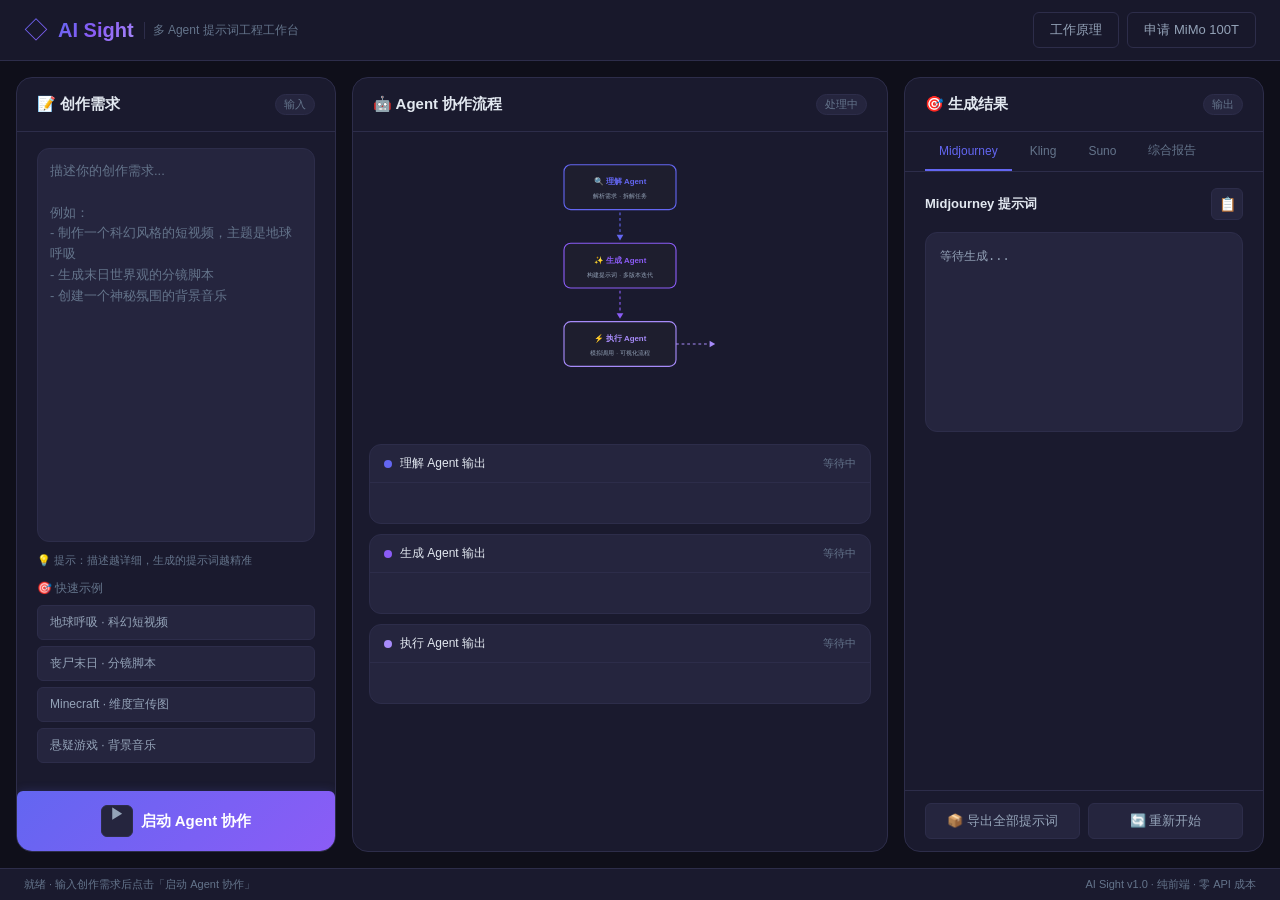
==== index.html @ cc68378a "feat: initial commit - AI Sight 多 Agent 提示词工程工作台" ====
<!DOCTYPE html>
<html lang="zh-CN">
<head>
  <meta charset="UTF-8">
  <meta name="viewport" content="width=device-width, initial-scale=1.0">
  <title>AI Sight — 多 Agent 提示词工程工作台</title>
  <link rel="stylesheet" href="css/style.css">
</head>
<body>
  <!-- 顶部导航 -->
  <header class="header">
    <div class="logo">
      <span class="logo-icon">◇</span>
      <span class="logo-text">AI Sight</span>
      <span class="logo-sub">多 Agent 提示词工程工作台</span>
    </div>
    <div class="header-actions">
      <button class="btn btn-ghost" id="btn-howitworks">工作原理</button>
      <button class="btn btn-ghost" id="btn-apply">申请 MiMo 100T</button>
    </div>
  </header>

  <main class="main">
    <!-- 左侧：需求输入面板 -->
    <section class="panel panel-input">
      <div class="panel-header">
        <h2>📝 创作需求</h2>
        <span class="panel-badge">输入</span>
      </div>
      <div class="input-area">
        <textarea id="user-input" placeholder="描述你的创作需求...&#10;&#10;例如：&#10;- 制作一个科幻风格的短视频，主题是地球呼吸&#10;- 生成末日世界观的分镜脚本&#10;- 创建一个神秘氛围的背景音乐"></textarea>
        <div class="input-tips">
          <span class="tip">💡 提示：描述越详细，生成的提示词越精准</span>
        </div>
      </div>
      <div class="preset-prompts">
        <div class="preset-title">🎯 快速示例</div>
        <div class="preset-list">
          <button class="preset-btn" data-prompt="制作一个科幻风格的短视频，主题是地球呼吸，展示地球作为一个生命体的概念">地球呼吸 · 科幻短视频</button>
          <button class="preset-btn" data-prompt="生成一个丧尸末日世界观的分镜脚本，重点展示感染者与正常人的对视时刻，体现替换者的概念">丧尸末日 · 分镜脚本</button>
          <button class="preset-btn" data-prompt="创建一组 Minecraft 风格的建筑模组宣传图，展示自定义维度的奇特景观">Minecraft · 维度宣传图</button>
          <button class="preset-btn" data-prompt="生成一段神秘氛围的背景音乐提示词，适合悬疑解谜游戏的开场">悬疑游戏 · 背景音乐</button>
        </div>
      </div>
      <button class="btn btn-primary btn-run" id="btn-run">
        <span class="btn-icon">▶</span> 启动 Agent 协作
      </button>
    </section>

    <!-- 中间：Agent 工作流程 -->
    <section class="panel panel-flow">
      <div class="panel-header">
        <h2>🤖 Agent 协作流程</h2>
        <span class="panel-badge">处理中</span>
      </div>
      <div class="flow-container">
        <!-- SVG 流程图 -->
        <svg id="flow-svg" viewBox="0 0 400 500" class="flow-svg">
          <!-- 连接线 -->
          <defs>
            <linearGradient id="line-grad" x1="0%" y1="0%" x2="0%" y2="100%">
              <stop offset="0%" style="stop-color:#6366f1;stop-opacity:1" />
              <stop offset="100%" style="stop-color:#8b5cf6;stop-opacity:1" />
            </linearGradient>
            <filter id="glow">
              <feGaussianBlur stdDeviation="3" result="coloredBlur"/>
              <feMerge>
                <feMergeNode in="coloredBlur"/>
                <feMergeNode in="SourceGraphic"/>
              </feMerge>
            </filter>
          </defs>

          <!-- 理解 Agent -->
          <rect id="node-understand" x="100" y="30" width="200" height="80" rx="12" class="flow-node" fill="#1e1e2e" stroke="#6366f1" stroke-width="2"/>
          <text x="200" y="65" text-anchor="middle" fill="#6366f1" font-size="14" font-weight="bold">🔍 理解 Agent</text>
          <text x="200" y="90" text-anchor="middle" fill="#94a3b8" font-size="11">解析需求 · 拆解任务</text>

          <!-- 箭头1 -->
          <path id="arrow1" d="M 200 115 L 200 155" stroke="#6366f1" stroke-width="2" fill="none" stroke-dasharray="5,5" class="arrow-inactive"/>
          <polygon id="arrowhead1" points="200,165 194,155 206,155" fill="#6366f1" class="arrow-inactive"/>

          <!-- 生成 Agent -->
          <rect id="node-generate" x="100" y="170" width="200" height="80" rx="12" class="flow-node" fill="#1e1e2e" stroke="#8b5cf6" stroke-width="2"/>
          <text x="200" y="205" text-anchor="middle" fill="#8b5cf6" font-size="14" font-weight="bold">✨ 生成 Agent</text>
          <text x="200" y="230" text-anchor="middle" fill="#94a3b8" font-size="11">构建提示词 · 多版本迭代</text>

          <!-- 箭头2 -->
          <path id="arrow2" d="M 200 255 L 200 295" stroke="#8b5cf6" stroke-width="2" fill="none" stroke-dasharray="5,5" class="arrow-inactive"/>
          <polygon id="arrowhead2" points="200,305 194,295 206,295" fill="#8b5cf6" class="arrow-inactive"/>

          <!-- 执行 Agent -->
          <rect id="node-execute" x="100" y="310" width="200" height="80" rx="12" class="flow-node" fill="#1e1e2e" stroke="#a78bfa" stroke-width="2"/>
          <text x="200" y="345" text-anchor="middle" fill="#a78bfa" font-size="14" font-weight="bold">⚡ 执行 Agent</text>
          <text x="200" y="370" text-anchor="middle" fill="#94a3b8" font-size="11">模拟调用 · 可视化流程</text>

          <!-- 输出箭头 -->
          <path id="arrow3" d="M 300 350 L 360 350" stroke="#a78bfa" stroke-width="2" fill="none" stroke-dasharray="5,5" class="arrow-inactive"/>
          <polygon id="arrowhead3" points="370,350 360,344 360,356" fill="#a78bfa" class="arrow-inactive"/>

          <!-- 数据流动画粒子（初始隐藏） -->
          <circle id="particle1" cx="200" cy="115" r="4" fill="#6366f1" opacity="0" class="particle"/>
          <circle id="particle2" cx="200" cy="255" r="4" fill="#8b5cf6" opacity="0" class="particle"/>
          <circle id="particle3" cx="310" cy="350" r="4" fill="#a78bfa" opacity="0" class="particle"/>
        </svg>

        <!-- Agent 输出区域 -->
        <div class="agent-outputs">
          <div class="agent-output" id="output-understand">
            <div class="agent-output-header">
              <span class="agent-dot dot-understand"></span>
              <span>理解 Agent 输出</span>
              <span class="agent-status" id="status-understand">等待中</span>
            </div>
            <div class="agent-output-content" id="content-understand"></div>
          </div>
          <div class="agent-output" id="output-generate">
            <div class="agent-output-header">
              <span class="agent-dot dot-generate"></span>
              <span>生成 Agent 输出</span>
              <span class="agent-status" id="status-generate">等待中</span>
            </div>
            <div class="agent-output-content" id="content-generate"></div>
          </div>
          <div class="agent-output" id="output-execute">
            <div class="agent-output-header">
              <span class="agent-dot dot-execute"></span>
              <span>执行 Agent 输出</span>
              <span class="agent-status" id="status-execute">等待中</span>
            </div>
            <div class="agent-output-content" id="content-execute"></div>
          </div>
        </div>
      </div>
    </section>

    <!-- 右侧：输出面板 -->
    <section class="panel panel-output">
      <div class="panel-header">
        <h2>🎯 生成结果</h2>
        <span class="panel-badge">输出</span>
      </div>
      <div class="output-tabs">
        <button class="tab-btn active" data-tab="mj">Midjourney</button>
        <button class="tab-btn" data-tab="kling">Kling</button>
        <button class="tab-btn" data-tab="suno">Suno</button>
        <button class="tab-btn" data-tab="summary">综合报告</button>
      </div>
      <div class="output-content">
        <div class="tab-panel active" id="tab-mj">
          <div class="prompt-header">
            <span class="prompt-label">Midjourney 提示词</span>
            <button class="btn-icon" id="copy-mj" title="复制">📋</button>
          </div>
          <pre class="prompt-content" id="prompt-mj">等待生成...</pre>
        </div>
        <div class="tab-panel" id="tab-kling">
          <div class="prompt-header">
            <span class="prompt-label">Kling 视频提示词</span>
            <button class="btn-icon" id="copy-kling" title="复制">📋</button>
          </div>
          <pre class="prompt-content" id="prompt-kling">等待生成...</pre>
        </div>
        <div class="tab-panel" id="tab-suno">
          <div class="prompt-header">
            <span class="prompt-label">Suno 音乐提示词</span>
            <button class="btn-icon" id="copy-suno" title="复制">📋</button>
          </div>
          <pre class="prompt-content" id="prompt-suno">等待生成...</pre>
        </div>
        <div class="tab-panel" id="tab-summary">
          <div class="prompt-header">
            <span class="prompt-label">综合报告</span>
            <button class="btn-icon" id="copy-summary" title="复制">📋</button>
          </div>
          <div class="summary-content" id="content-summary">等待生成...</div>
        </div>
      </div>
      <div class="output-actions">
        <button class="btn btn-secondary" id="btn-export-all">📦 导出全部提示词</button>
        <button class="btn btn-secondary" id="btn-reset">🔄 重新开始</button>
      </div>
    </section>
  </main>

  <!-- 底部状态栏 -->
  <footer class="footer">
    <span class="footer-status" id="footer-status">就绪 · 等待输入</span>
    <span class="footer-info">AI Sight v1.0 · 纯前端 · 零 API 成本</span>
  </footer>

  <!-- 申请说明弹窗 -->
  <div class="modal-overlay" id="modal-apply" style="display:none">
    <div class="modal">
      <div class="modal-header">
        <h3>📋 申请 MiMo 100T 激励计划</h3>
        <button class="modal-close" id="modal-close-apply">×</button>
      </div>
      <div class="modal-body">
        <h4>项目描述（直接复制至申请表单）</h4>
        <div class="apply-section">
          <label>项目名称</label>
          <div class="apply-content" id="apply-name">AI Sight — 多 Agent 提示词工程工作台</div>
        </div>
        <div class="apply-section">
          <label>项目解决的核心痛点</label>
          <div class="apply-content" id="apply-pain">AI 创作者在多模型协作（Midjourney + Kling + Suno 等）中面临提示词管理混乱、版本迭代困难、跨工具提示词适配成本高的痛点。现有工具多为单一模型优化，缺乏系统化的提示词工程工作流。</div>
        </div>
        <div class="apply-section">
          <label>核心逻辑流（长链推理 / 多 Agent 协作）</label>
          <div class="apply-content" id="apply-logic">项目采用三 Agent 协作架构：理解 Agent 负责解析用户创作需求并拆解为结构化任务；生成 Agent 针对每个 AI 工具的特性生成专用提示词，支持多版本迭代优化；执行 Agent 模拟完整工具链调用流程并可视化展示。三个 Agent 通过共享上下文实现长链推理，用户输入一个创作需求，系统自动完成需求理解 → 提示词生成 → 工作流模拟的全链路处理。</div>
        </div>
        <div class="apply-section">
          <label>实际效果（落地情况、数据）</label>
          <div class="apply-content" id="apply-result">项目采用纯前端架构，零 API 成本即可运行，已内置多组典型创作场景的完整输出示例。后续可无缝接入 MiMo API 替换模拟推理，实现真实 AI 驱动。项目可直接演示多 Agent 协作的完整工作流，适合作为 Agent 生态建设的参考案例。</div>
        </div>
        <button class="btn btn-primary" id="copy-apply-all">📋 复制全部申请文案</button>
      </div>
    </div>
  </div>

  <!-- 工作原理弹窗 -->
  <div class="modal-overlay" id="modal-how" style="display:none">
    <div class="modal">
      <div class="modal-header">
        <h3>🤖 AI Sight 工作原理</h3>
        <button class="modal-close" id="modal-close-how">×</button>
      </div>
      <div class="modal-body">
        <div class="how-step">
          <div class="how-step-num">1</div>
          <div class="how-step-content">
            <h4>理解 Agent</h4>
            <p>接收用户创作需求，通过结构化分析拆解为可执行任务单元，识别关键词、风格倾向、输出格式要求。</p>
          </div>
        </div>
        <div class="how-step">
          <div class="how-step-num">2</div>
          <div class="how-step-content">
            <h4>生成 Agent</h4>
            <p>根据任务单元，针对每个 AI 工具（Midjourney / Kling / Suno）的特性，生成专用提示词，支持 A/B 版本对比。</p>
          </div>
        </div>
        <div class="how-step">
          <div class="how-step-num">3</div>
          <div class="how-step-content">
            <h4>执行 Agent</h4>
            <p>模拟完整工具链调用流程，可视化展示从提示词输入到最终产出的全过程，支持导出全部提示词。</p>
          </div>
        </div>
        <div class="how-note">
          <p>💡 当前版本使用模拟数据展示工作流程。申请通过并获得 MiMo API KEY 后，将替换为真实 AI 推理。</p>
        </div>
      </div>
    </div>
  </div>

  <script src="data/prompts.js"></script>
  <script src="js/animation.js"></script>
  <script src="js/agents.js"></script>
  <script src="app.js"></script>
</body>
</html>
---- css/style.css ----
/* ===== AI Sight — 多 Agent 提示词工程工作台 ===== */
/* 深色科技感主题 */

:root {
  --bg-primary: #0f0f1a;
  --bg-secondary: #1a1a2e;
  --bg-tertiary: #25253e;
  --bg-hover: #2a2a4a;
  --text-primary: #e2e8f0;
  --text-secondary: #94a3b8;
  --text-muted: #64748b;
  --accent-understand: #6366f1;
  --accent-generate: #8b5cf6;
  --accent-execute: #a78bfa;
  --accent-glow: rgba(99, 102, 241, 0.3);
  --border-color: #2d2d4a;
  --success: #22c55e;
  --warning: #f59e0b;
  --radius-sm: 6px;
  --radius-md: 12px;
  --radius-lg: 16px;
  --shadow: 0 4px 24px rgba(0, 0, 0, 0.4);
  --transition: all 0.3s ease;
}

* {
  margin: 0;
  padding: 0;
  box-sizing: border-box;
}

body {
  font-family: 'Segoe UI', 'PingFang SC', 'Microsoft YaHei', sans-serif;
  background: var(--bg-primary);
  color: var(--text-primary);
  min-height: 100vh;
  display: flex;
  flex-direction: column;
  overflow-x: hidden;
}

/* ===== 顶部导航 ===== */
.header {
  display: flex;
  align-items: center;
  justify-content: space-between;
  padding: 12px 24px;
  background: rgba(26, 26, 46, 0.9);
  backdrop-filter: blur(12px);
  border-bottom: 1px solid var(--border-color);
  position: sticky;
  top: 0;
  z-index: 100;
}

.logo {
  display: flex;
  align-items: center;
  gap: 10px;
}

.logo-icon {
  font-size: 24px;
  background: linear-gradient(135deg, var(--accent-understand), var(--accent-generate));
  -webkit-background-clip: text;
  -webkit-text-fill-color: transparent;
  background-clip: text;
}

.logo-text {
  font-size: 20px;
  font-weight: 700;
  background: linear-gradient(135deg, var(--accent-understand), var(--accent-generate), var(--accent-execute));
  -webkit-background-clip: text;
  -webkit-text-fill-color: transparent;
  background-clip: text;
}

.logo-sub {
  font-size: 12px;
  color: var(--text-muted);
  padding-left: 8px;
  border-left: 1px solid var(--border-color);
}

.header-actions {
  display: flex;
  gap: 8px;
}

/* ===== 按钮样式 ===== */
.btn {
  padding: 8px 16px;
  border: none;
  border-radius: var(--radius-sm);
  font-size: 13px;
  cursor: pointer;
  transition: var(--transition);
  font-family: inherit;
}

.btn-ghost {
  background: transparent;
  color: var(--text-secondary);
  border: 1px solid var(--border-color);
}

.btn-ghost:hover {
  background: var(--bg-hover);
  color: var(--text-primary);
  border-color: var(--accent-understand);
}

.btn-primary {
  background: linear-gradient(135deg, var(--accent-understand), var(--accent-generate));
  color: white;
  font-weight: 600;
  box-shadow: 0 2px 12px var(--accent-glow);
}

.btn-primary:hover {
  box-shadow: 0 4px 20px var(--accent-glow);
  transform: translateY(-1px);
}

.btn-primary:active {
  transform: translateY(0);
}

.btn-secondary {
  background: var(--bg-tertiary);
  color: var(--text-secondary);
  border: 1px solid var(--border-color);
}

.btn-secondary:hover {
  background: var(--bg-hover);
  color: var(--text-primary);
}

.btn-icon {
  background: var(--bg-tertiary);
  border: 1px solid var(--border-color);
  color: var(--text-secondary);
  width: 32px;
  height: 32px;
  border-radius: var(--radius-sm);
  cursor: pointer;
  font-size: 14px;
  transition: var(--transition);
}

.btn-icon:hover {
  background: var(--bg-hover);
  color: var(--text-primary);
}

.btn-run {
  width: 100%;
  padding: 14px;
  font-size: 15px;
  margin-top: 12px;
  display: flex;
  align-items: center;
  justify-content: center;
  gap: 8px;
}

.btn-icon.btn-run .btn-icon {
  font-size: 16px;
}

/* ===== 主内容区 ===== */
.main {
  display: grid;
  grid-template-columns: 320px 1fr 360px;
  gap: 16px;
  padding: 16px;
  flex: 1;
  min-height: 0;
}

/* ===== 通用面板样式 ===== */
.panel {
  background: var(--bg-secondary);
  border-radius: var(--radius-lg);
  border: 1px solid var(--border-color);
  display: flex;
  flex-direction: column;
  overflow: hidden;
}

.panel-header {
  display: flex;
  align-items: center;
  justify-content: space-between;
  padding: 16px 20px;
  border-bottom: 1px solid var(--border-color);
}

.panel-header h2 {
  font-size: 15px;
  font-weight: 600;
}

.panel-badge {
  font-size: 11px;
  padding: 2px 8px;
  border-radius: 99px;
  background: var(--bg-tertiary);
  color: var(--text-muted);
  border: 1px solid var(--border-color);
}

/* ===== 左侧：输入面板 ===== */
.panel-input {
  min-height: 0;
}

.input-area {
  padding: 16px 20px 0;
  flex: 1;
  display: flex;
  flex-direction: column;
}

textarea {
  width: 100%;
  flex: 1;
  min-height: 120px;
  background: var(--bg-tertiary);
  border: 1px solid var(--border-color);
  border-radius: var(--radius-md);
  padding: 12px;
  color: var(--text-primary);
  font-family: inherit;
  font-size: 13px;
  line-height: 1.6;
  resize: none;
  transition: var(--transition);
}

textarea:focus {
  outline: none;
  border-color: var(--accent-understand);
  box-shadow: 0 0 0 3px var(--accent-glow);
}

textarea::placeholder {
  color: var(--text-muted);
}

.input-tips {
  padding: 8px 0 12px;
}

.tip {
  font-size: 11px;
  color: var(--text-muted);
}

.preset-prompts {
  padding: 0 20px 16px;
}

.preset-title {
  font-size: 12px;
  color: var(--text-muted);
  margin-bottom: 8px;
}

.preset-list {
  display: flex;
  flex-direction: column;
  gap: 6px;
}

.preset-btn {
  background: var(--bg-tertiary);
  border: 1px solid var(--border-color);
  color: var(--text-secondary);
  padding: 8px 12px;
  border-radius: var(--radius-sm);
  font-size: 12px;
  cursor: pointer;
  text-align: left;
  transition: var(--transition);
  font-family: inherit;
}

.preset-btn:hover {
  background: var(--bg-hover);
  border-color: var(--accent-understand);
  color: var(--text-primary);
}

/* ===== 中间：流程面板 ===== */
.panel-flow {
  min-height: 0;
}

.flow-container {
  flex: 1;
  padding: 16px;
  overflow-y: auto;
  display: flex;
  flex-direction: column;
  gap: 16px;
}

.flow-svg {
  width: 100%;
  max-height: 280px;
}

.flow-node {
  transition: var(--transition);
}

.flow-node.active {
  filter: drop-shadow(0 0 12px rgba(99, 102, 241, 0.5));
}

.arrow-active {
  animation: arrowPulse 1.5s ease-in-out infinite;
}

@keyframes arrowPulse {
  0%, 100% { opacity: 0.4; }
  50% { opacity: 1; }
}

.particle {
  animation: particleMove 1.5s ease-in-out forwards;
}

@keyframes particleMove {
  0% { opacity: 1; }
  100% { opacity: 0; }
}

/* Agent 输出区域 */
.agent-outputs {
  display: flex;
  flex-direction: column;
  gap: 10px;
}

.agent-output {
  background: var(--bg-tertiary);
  border-radius: var(--radius-md);
  border: 1px solid var(--border-color);
  overflow: hidden;
  transition: var(--transition);
}

.agent-output.active {
  border-color: var(--accent-understand);
  box-shadow: 0 0 12px var(--accent-glow);
}

.agent-output-header {
  display: flex;
  align-items: center;
  gap: 8px;
  padding: 10px 14px;
  border-bottom: 1px solid var(--border-color);
  font-size: 12px;
}

.agent-dot {
  width: 8px;
  height: 8px;
  border-radius: 50%;
}

.dot-understand { background: var(--accent-understand); }
.dot-generate { background: var(--accent-generate); }
.dot-execute { background: var(--accent-execute); }

.agent-status {
  margin-left: auto;
  font-size: 11px;
  color: var(--text-muted);
}

.agent-status.running {
  color: var(--warning);
}

.agent-status.done {
  color: var(--success);
}

.agent-output-content {
  padding: 12px 14px;
  font-size: 12px;
  line-height: 1.8;
  color: var(--text-secondary);
  min-height: 40px;
  white-space: pre-wrap;
  font-family: 'Consolas', 'Courier New', monospace;
}

/* ===== 右侧：输出面板 ===== */
.panel-output {
  min-height: 0;
  display: flex;
  flex-direction: column;
}

.output-tabs {
  display: flex;
  padding: 0 20px;
  gap: 4px;
  border-bottom: 1px solid var(--border-color);
}

.tab-btn {
  background: transparent;
  border: none;
  color: var(--text-muted);
  padding: 10px 14px;
  font-size: 12px;
  cursor: pointer;
  border-bottom: 2px solid transparent;
  transition: var(--transition);
  font-family: inherit;
}

.tab-btn:hover {
  color: var(--text-secondary);
}

.tab-btn.active {
  color: var(--accent-understand);
  border-bottom-color: var(--accent-understand);
}

.output-content {
  flex: 1;
  overflow-y: auto;
  padding: 16px 20px;
}

.tab-panel {
  display: none;
}

.tab-panel.active {
  display: block;
}

.prompt-header {
  display: flex;
  align-items: center;
  justify-content: space-between;
  margin-bottom: 12px;
}

.prompt-label {
  font-size: 13px;
  font-weight: 600;
  color: var(--text-primary);
}

.prompt-content {
  background: var(--bg-tertiary);
  border: 1px solid var(--border-color);
  border-radius: var(--radius-md);
  padding: 14px;
  font-size: 12px;
  line-height: 1.8;
  color: var(--text-secondary);
  white-space: pre-wrap;
  font-family: 'Consolas', 'Courier New', monospace;
  min-height: 200px;
  overflow-x: auto;
}

.summary-content {
  font-size: 13px;
  line-height: 1.8;
  color: var(--text-secondary);
}

.summary-content h4 {
  color: var(--text-primary);
  margin: 16px 0 8px;
  font-size: 14px;
}

.summary-content h4:first-child {
  margin-top: 0;
}

.output-actions {
  display: flex;
  gap: 8px;
  padding: 12px 20px;
  border-top: 1px solid var(--border-color);
}

.output-actions .btn {
  flex: 1;
  text-align: center;
}

/* ===== 底部状态栏 ===== */
.footer {
  display: flex;
  align-items: center;
  justify-content: space-between;
  padding: 8px 24px;
  background: var(--bg-secondary);
  border-top: 1px solid var(--border-color);
  font-size: 11px;
  color: var(--text-muted);
}

/* ===== 弹窗 ===== */
.modal-overlay {
  position: fixed;
  top: 0;
  left: 0;
  right: 0;
  bottom: 0;
  background: rgba(0, 0, 0, 0.7);
  backdrop-filter: blur(4px);
  display: flex;
  align-items: center;
  justify-content: center;
  z-index: 1000;
}

.modal {
  background: var(--bg-secondary);
  border: 1px solid var(--border-color);
  border-radius: var(--radius-lg);
  width: 90%;
  max-width: 640px;
  max-height: 80vh;
  overflow-y: auto;
  box-shadow: var(--shadow);
}

.modal-header {
  display: flex;
  align-items: center;
  justify-content: space-between;
  padding: 20px 24px;
  border-bottom: 1px solid var(--border-color);
}

.modal-header h3 {
  font-size: 16px;
  font-weight: 600;
}

.modal-close {
  background: none;
  border: none;
  color: var(--text-muted);
  font-size: 24px;
  cursor: pointer;
  width: 32px;
  height: 32px;
  display: flex;
  align-items: center;
  justify-content: center;
  border-radius: var(--radius-sm);
  transition: var(--transition);
}

.modal-close:hover {
  background: var(--bg-hover);
  color: var(--text-primary);
}

.modal-body {
  padding: 24px;
}

.apply-section {
  margin-bottom: 20px;
}

.apply-section label {
  display: block;
  font-size: 12px;
  font-weight: 600;
  color: var(--accent-understand);
  margin-bottom: 8px;
}

.apply-content {
  background: var(--bg-tertiary);
  border: 1px solid var(--border-color);
  border-radius: var(--radius-sm);
  padding: 12px;
  font-size: 13px;
  line-height: 1.6;
  color: var(--text-secondary);
}

#copy-apply-all {
  width: 100%;
  margin-top: 12px;
}

/* ===== 工作原理弹窗 ===== */
.how-step {
  display: flex;
  gap: 16px;
  margin-bottom: 24px;
}

.how-step-num {
  width: 36px;
  height: 36px;
  border-radius: 50%;
  background: linear-gradient(135deg, var(--accent-understand), var(--accent-generate));
  color: white;
  display: flex;
  align-items: center;
  justify-content: center;
  font-weight: 700;
  font-size: 16px;
  flex-shrink: 0;
}

.how-step-content h4 {
  font-size: 14px;
  font-weight: 600;
  color: var(--text-primary);
  margin-bottom: 6px;
}

.how-step-content p {
  font-size: 13px;
  color: var(--text-secondary);
  line-height: 1.6;
}

.how-note {
  background: rgba(99, 102, 241, 0.1);
  border: 1px solid rgba(99, 102, 241, 0.3);
  border-radius: var(--radius-sm);
  padding: 12px;
  font-size: 12px;
  color: var(--accent-understand);
  line-height: 1.6;
}

/* ===== 打字机光标 ===== */
.typing-cursor {
  display: inline-block;
  width: 2px;
  height: 14px;
  background: var(--accent-understand);
  animation: cursorBlink 1s step-end infinite;
  vertical-align: text-bottom;
  margin-left: 2px;
}

@keyframes cursorBlink {
  0%, 100% { opacity: 1; }
  50% { opacity: 0; }
}

/* ===== 滚动条 ===== */
::-webkit-scrollbar {
  width: 6px;
}

::-webkit-scrollbar-track {
  background: transparent;
}

::-webkit-scrollbar-thumb {
  background: var(--border-color);
  border-radius: 3px;
}

::-webkit-scrollbar-thumb:hover {
  background: var(--text-muted);
}

/* ===== 响应式 ===== */
@media (max-width: 1200px) {
  .main {
    grid-template-columns: 280px 1fr 320px;
  }
}

@media (max-width: 960px) {
  .main {
    grid-template-columns: 1fr;
    max-height: none;
  }

  .panel {
    min-height: 400px;
  }
}
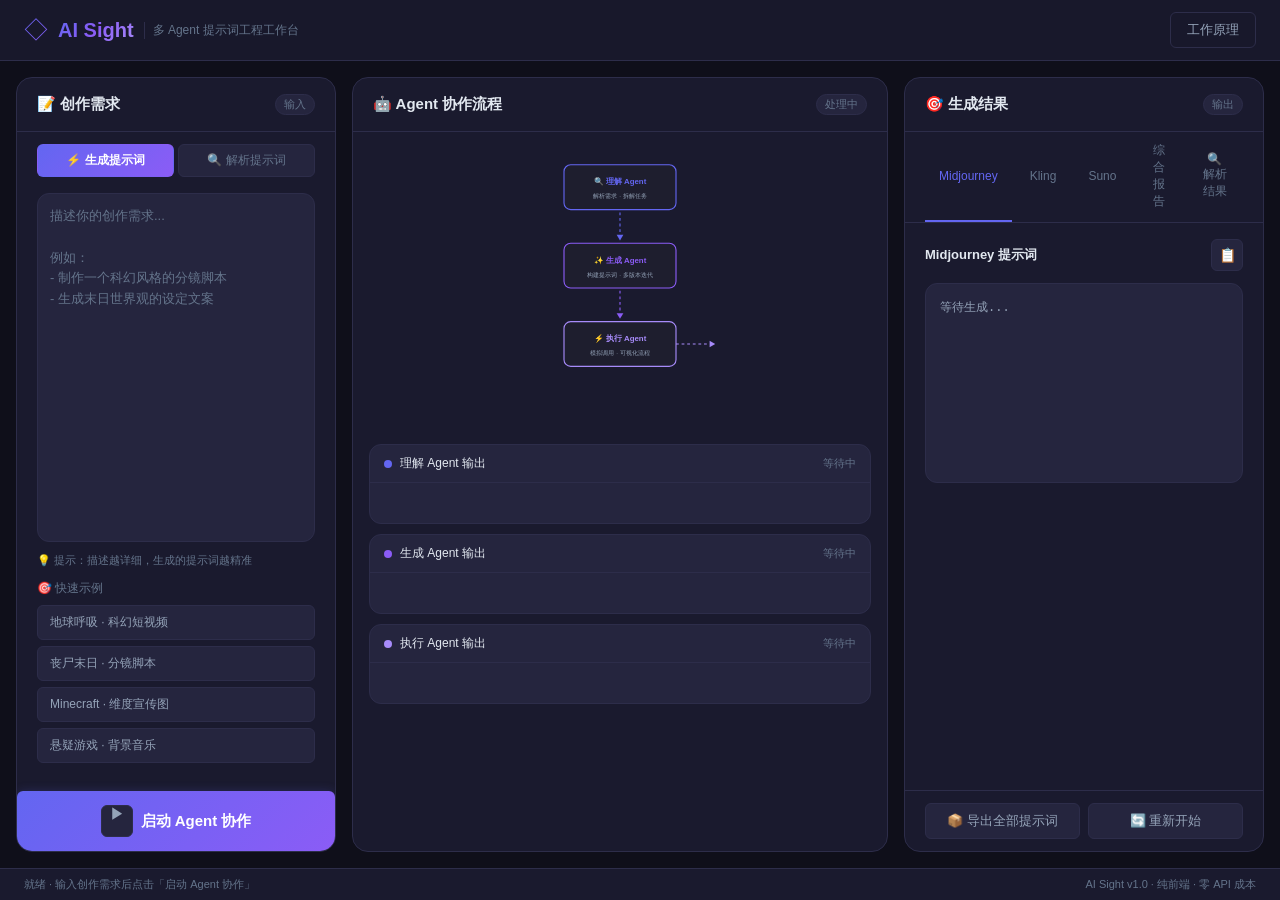
==== commit 4b17f2d5: "feat: 新增提示词解析器 — 支持 MJ/Kling/Suno 提示词分析、评分与改进建议" ====
--- a/index.html
+++ b/index.html
@@ -16,34 +16,54 @@
     </div>
     <div class="header-actions">
       <button class="btn btn-ghost" id="btn-howitworks">工作原理</button>
-      <button class="btn btn-ghost" id="btn-apply">申请 MiMo 100T</button>
     </div>
   </header>
 
   <main class="main">
-    <!-- 左侧：需求输入面板 -->
+    <!-- 左侧：输入面板 -->
     <section class="panel panel-input">
       <div class="panel-header">
         <h2>📝 创作需求</h2>
         <span class="panel-badge">输入</span>
       </div>
-      <div class="input-area">
-        <textarea id="user-input" placeholder="描述你的创作需求...&#10;&#10;例如：&#10;- 制作一个科幻风格的短视频，主题是地球呼吸&#10;- 生成末日世界观的分镜脚本&#10;- 创建一个神秘氛围的背景音乐"></textarea>
+
+      <!-- 模式切换 -->
+      <div class="mode-switch">
+        <button class="mode-btn active" data-mode="generate">⚡ 生成提示词</button>
+        <button class="mode-btn" data-mode="analyze">🔍 解析提示词</button>
+      </div>
+
+      <!-- 生成模式：需求输入 -->
+      <div class="input-area" id="area-generate">
+        <textarea id="user-input" placeholder="描述你的创作需求...&#10;&#10;例如：&#10;- 制作一个科幻风格的分镜脚本&#10;- 生成末日世界观的设定文案"></textarea>
         <div class="input-tips">
           <span class="tip">💡 提示：描述越详细，生成的提示词越精准</span>
         </div>
       </div>
-      <div class="preset-prompts">
+
+      <!-- 解析模式：提示词输入 -->
+      <div class="input-area" id="area-analyze" style="display:none">
+        <textarea id="analyze-input" placeholder="粘贴需要解析的提示词...&#10;&#10;例如：&#10;A cinematic shot of a cyberpunk city, neon lights,&#10;wide angle, 8k, photorealistic --ar 16:9 --v 6"></textarea>
+        <div class="input-tips">
+          <span class="tip">💡 支持 Midjourney / Kling / Suno 等格式的提示词</span>
+        </div>
+      </div>
+
+      <div class="preset-prompts" id="presets-generate">
         <div class="preset-title">🎯 快速示例</div>
         <div class="preset-list">
           <button class="preset-btn" data-prompt="制作一个科幻风格的短视频，主题是地球呼吸，展示地球作为一个生命体的概念">地球呼吸 · 科幻短视频</button>
-          <button class="preset-btn" data-prompt="生成一个丧尸末日世界观的分镜脚本，重点展示感染者与正常人的对视时刻，体现替换者的概念">丧尸末日 · 分镜脚本</button>
-          <button class="preset-btn" data-prompt="创建一组 Minecraft 风格的建筑模组宣传图，展示自定义维度的奇特景观">Minecraft · 维度宣传图</button>
-          <button class="preset-btn" data-prompt="生成一段神秘氛围的背景音乐提示词，适合悬疑解谜游戏的开场">悬疑游戏 · 背景音乐</button>
-        </div>
-      </div>
+          <button class="preset-btn" data-prompt="生成一个丧尸末日世界观的分镜脚本，重点展示感染者与正常人的对视时刻">丧尸末日 · 分镜脚本</button>
+          <button class="preset-btn" data-prompt="创建一组 Minecraft 风格的建筑模组宣传图">Minecraft · 维度宣传图</button>
+          <button class="preset-btn" data-prompt="生成一段神秘氛围的背景音乐提示词">悬疑游戏 · 背景音乐</button>
+        </div>
+      </div>
+
       <button class="btn btn-primary btn-run" id="btn-run">
         <span class="btn-icon">▶</span> 启动 Agent 协作
+      </button>
+      <button class="btn btn-primary btn-run" id="btn-analyze" style="display:none">
+        <span class="btn-icon">🔍</span> 解析提示词
       </button>
     </section>
 
@@ -145,6 +165,7 @@
         <button class="tab-btn" data-tab="kling">Kling</button>
         <button class="tab-btn" data-tab="suno">Suno</button>
         <button class="tab-btn" data-tab="summary">综合报告</button>
+        <button class="tab-btn" data-tab="analyze">🔍 解析结果</button>
       </div>
       <div class="output-content">
         <div class="tab-panel active" id="tab-mj">
@@ -174,6 +195,16 @@
             <button class="btn-icon" id="copy-summary" title="复制">📋</button>
           </div>
           <div class="summary-content" id="content-summary">等待生成...</div>
+        </div>
+        <!-- 解析结果 Tab -->
+        <div class="tab-panel" id="tab-analyze">
+          <div class="prompt-header">
+            <span class="prompt-label">🔍 提示词解析结果</span>
+            <button class="btn-icon" id="copy-analyze" title="复制">📋</button>
+          </div>
+          <div class="analyze-content" id="content-analyze">
+            <div class="analyze-placeholder">在左侧输入提示词并点击「解析提示词」</div>
+          </div>
         </div>
       </div>
       <div class="output-actions">
@@ -188,36 +219,6 @@
     <span class="footer-status" id="footer-status">就绪 · 等待输入</span>
     <span class="footer-info">AI Sight v1.0 · 纯前端 · 零 API 成本</span>
   </footer>
-
-  <!-- 申请说明弹窗 -->
-  <div class="modal-overlay" id="modal-apply" style="display:none">
-    <div class="modal">
-      <div class="modal-header">
-        <h3>📋 申请 MiMo 100T 激励计划</h3>
-        <button class="modal-close" id="modal-close-apply">×</button>
-      </div>
-      <div class="modal-body">
-        <h4>项目描述（直接复制至申请表单）</h4>
-        <div class="apply-section">
-          <label>项目名称</label>
-          <div class="apply-content" id="apply-name">AI Sight — 多 Agent 提示词工程工作台</div>
-        </div>
-        <div class="apply-section">
-          <label>项目解决的核心痛点</label>
-          <div class="apply-content" id="apply-pain">AI 创作者在多模型协作（Midjourney + Kling + Suno 等）中面临提示词管理混乱、版本迭代困难、跨工具提示词适配成本高的痛点。现有工具多为单一模型优化，缺乏系统化的提示词工程工作流。</div>
-        </div>
-        <div class="apply-section">
-          <label>核心逻辑流（长链推理 / 多 Agent 协作）</label>
-          <div class="apply-content" id="apply-logic">项目采用三 Agent 协作架构：理解 Agent 负责解析用户创作需求并拆解为结构化任务；生成 Agent 针对每个 AI 工具的特性生成专用提示词，支持多版本迭代优化；执行 Agent 模拟完整工具链调用流程并可视化展示。三个 Agent 通过共享上下文实现长链推理，用户输入一个创作需求，系统自动完成需求理解 → 提示词生成 → 工作流模拟的全链路处理。</div>
-        </div>
-        <div class="apply-section">
-          <label>实际效果（落地情况、数据）</label>
-          <div class="apply-content" id="apply-result">项目采用纯前端架构，零 API 成本即可运行，已内置多组典型创作场景的完整输出示例。后续可无缝接入 MiMo API 替换模拟推理，实现真实 AI 驱动。项目可直接演示多 Agent 协作的完整工作流，适合作为 Agent 生态建设的参考案例。</div>
-        </div>
-        <button class="btn btn-primary" id="copy-apply-all">📋 复制全部申请文案</button>
-      </div>
-    </div>
-  </div>
 
   <!-- 工作原理弹窗 -->
   <div class="modal-overlay" id="modal-how" style="display:none">
@@ -238,7 +239,7 @@
           <div class="how-step-num">2</div>
           <div class="how-step-content">
             <h4>生成 Agent</h4>
-            <p>根据任务单元，针对每个 AI 工具（Midjourney / Kling / Suno）的特性，生成专用提示词，支持 A/B 版本对比。</p>
+            <p>根据任务单元，针对每个 AI 工具（Midjourney / Kling / Suno）的特性，生成专用提示词，支持多版本对比。</p>
           </div>
         </div>
         <div class="how-step">
@@ -249,7 +250,7 @@
           </div>
         </div>
         <div class="how-note">
-          <p>💡 当前版本使用模拟数据展示工作流程。申请通过并获得 MiMo API KEY 后，将替换为真实 AI 推理。</p>
+          <p>💡 AI Sight 为纯前端工具，零 API 成本，所有分析均在浏览器本地完成。</p>
         </div>
       </div>
     </div>
--- a/css/style.css
+++ b/css/style.css
@@ -686,6 +686,124 @@
   background: var(--text-muted);
 }
 
+/* ===== 模式切换 ===== */
+.mode-switch {
+  display: flex;
+  gap: 4px;
+  padding: 12px 20px 0;
+}
+
+.mode-btn {
+  flex: 1;
+  padding: 7px 0;
+  background: var(--bg-tertiary);
+  border: 1px solid var(--border-color);
+  border-radius: var(--radius-sm);
+  color: var(--text-muted);
+  font-size: 12px;
+  font-family: inherit;
+  cursor: pointer;
+  transition: var(--transition);
+}
+
+.mode-btn:hover {
+  background: var(--bg-hover);
+  color: var(--text-secondary);
+}
+
+.mode-btn.active {
+  background: linear-gradient(135deg, var(--accent-understand), var(--accent-generate));
+  color: white;
+  border-color: transparent;
+  font-weight: 600;
+}
+
+/* ===== 解析结果面板 ===== */
+.analyze-content {
+  font-size: 13px;
+  line-height: 1.8;
+  color: var(--text-secondary);
+}
+
+.analyze-placeholder {
+  color: var(--text-muted);
+  font-size: 13px;
+  text-align: center;
+  padding: 40px 0;
+}
+
+.analyze-section {
+  background: var(--bg-tertiary);
+  border: 1px solid var(--border-color);
+  border-radius: var(--radius-md);
+  padding: 14px;
+  margin-bottom: 12px;
+}
+
+.analyze-section-title {
+  font-size: 12px;
+  font-weight: 600;
+  color: var(--accent-understand);
+  margin-bottom: 8px;
+  display: flex;
+  align-items: center;
+  gap: 6px;
+}
+
+.analyze-tag {
+  display: inline-block;
+  padding: 2px 8px;
+  border-radius: 4px;
+  font-size: 11px;
+  font-weight: 600;
+  margin: 2px 4px 2px 0;
+}
+
+.analyze-tag.good { background: rgba(34,197,94,0.15); color: #22c55e; }
+.analyze-tag.warn { background: rgba(245,158,11,0.15); color: #f59e0b; }
+.analyze-tag.bad  { background: rgba(239,68,68,0.15); color: #ef4444; }
+.analyze-tag.info { background: rgba(99,102,241,0.15); color: #6366f1; }
+
+.analyze-suggestion {
+  background: rgba(99,102,241,0.08);
+  border-left: 3px solid var(--accent-understand);
+  padding: 8px 12px;
+  border-radius: 0 var(--radius-sm) var(--radius-sm) 0;
+  margin-top: 8px;
+  font-size: 12px;
+  color: var(--text-primary);
+  line-height: 1.6;
+}
+
+.analyze-score {
+  font-size: 28px;
+  font-weight: 800;
+  text-align: center;
+  margin: 8px 0;
+}
+
+.analyze-score.good { color: #22c55e; }
+.analyze-score.warn { color: #f59e0b; }
+.analyze-score.bad  { color: #ef4444; }
+
+.analyze-bar {
+  height: 6px;
+  background: var(--bg-primary);
+  border-radius: 3px;
+  overflow: hidden;
+  margin: 8px 0;
+}
+
+.analyze-bar-fill {
+  height: 100%;
+  border-radius: 3px;
+  transition: width 0.6s ease;
+}
+
+.analyze-bar-fill.good { background: #22c55e; }
+.analyze-bar-fill.warn { background: #f59e0b; }
+.analyze-bar-fill.bad  { background: #ef4444; }
+
 /* ===== 响应式 ===== */
 @media (max-width: 1200px) {
   .main {
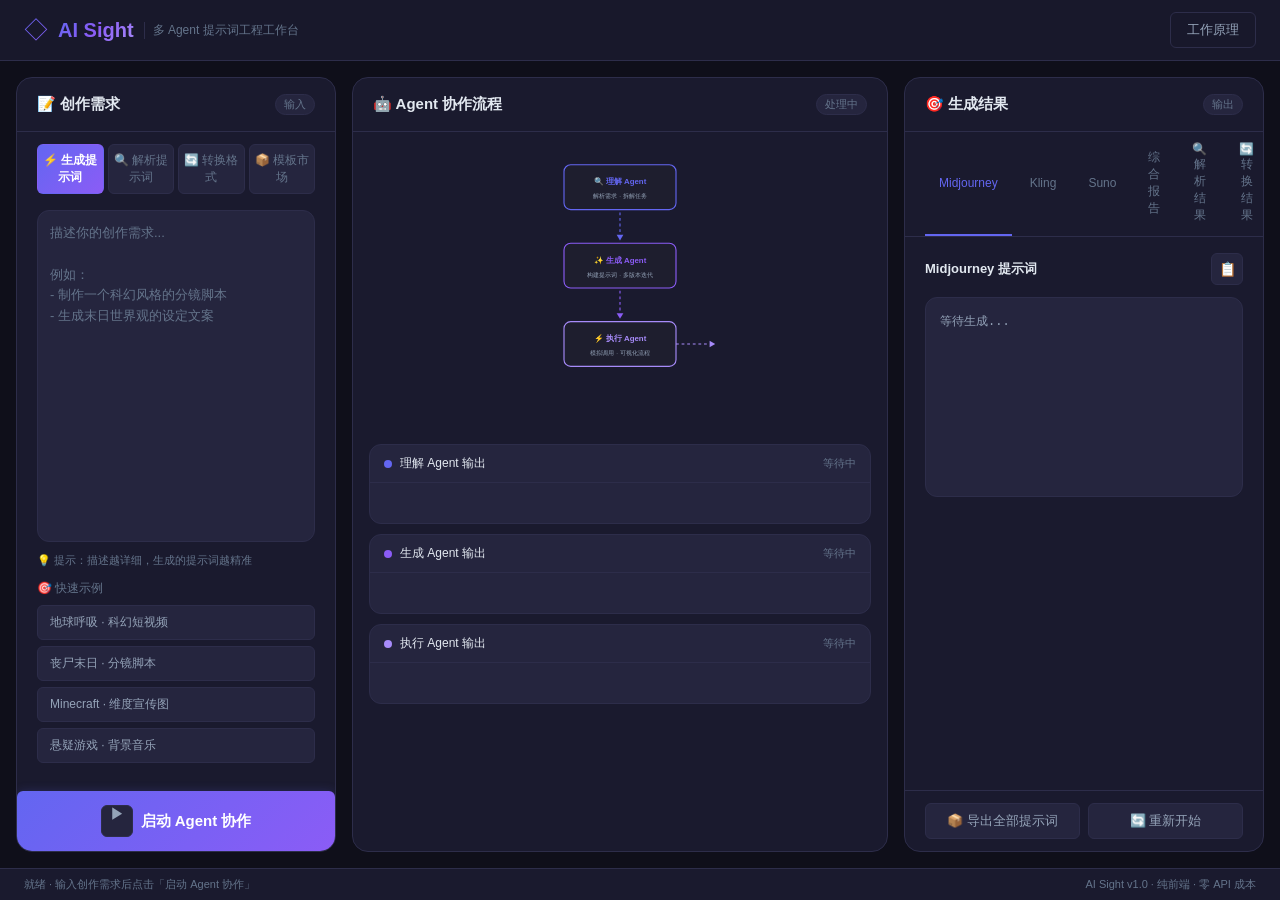
==== commit 126e800a: "feat: 完整功能更新 - 模板市场 + 社区库 + 收藏系统 - 新增工作流模板市场（9个内置模板） - 新增社区模板库（GitHub Gist 集成） - 新增收藏系统 + 导入/导出 JSON" ====
--- a/index.html
+++ b/index.html
@@ -31,6 +31,8 @@
       <div class="mode-switch">
         <button class="mode-btn active" data-mode="generate">⚡ 生成提示词</button>
         <button class="mode-btn" data-mode="analyze">🔍 解析提示词</button>
+        <button class="mode-btn" data-mode="convert">🔄 转换格式</button>
+        <button class="mode-btn" data-mode="templates">📦 模板市场</button>
       </div>
 
       <!-- 生成模式：需求输入 -->
@@ -47,6 +49,144 @@
         <div class="input-tips">
           <span class="tip">💡 支持 Midjourney / Kling / Suno 等格式的提示词</span>
         </div>
+      </div>
+
+      <!-- 转换模式：格式互转 -->
+      <div class="input-area" id="area-convert" style="display:none">
+        <div class="convert-options">
+          <div class="convert-row">
+            <label>从</label>
+            <select id="convert-from">
+              <option value="midjourney">Midjourney</option>
+              <option value="kling">Kling</option>
+              <option value="suno">Suno</option>
+            </select>
+            <span class="convert-arrow">→</span>
+            <label>到</label>
+            <select id="convert-to">
+              <option value="kling">Kling</option>
+              <option value="midjourney">Midjourney</option>
+              <option value="suno">Suno</option>
+            </select>
+          </div>
+        </div>
+        <textarea id="convert-input" placeholder="粘贴需要转换的提示词...&#10;&#10;例如：&#10;A cinematic shot, neon lights --ar 16:9 --v 6"></textarea>
+        <div class="input-tips">
+          <span class="tip">💡 自动识别源格式，将提示词转换为目标工具格式</span>
+        </div>
+      </div>
+
+      <!-- 模板市场 -->
+      <div class="input-area" id="area-templates" style="display:none">
+        <!-- 子标签页 -->
+        <div class="tpl-tabs" id="tpl-tabs">
+          <button class="tpl-tab-btn active" data-tpltab="official">📚 官方模板</button>
+          <button class="tpl-tab-btn" data-tpltab="community">🌐 社区模板</button>
+          <button class="tpl-tab-btn" data-tpltab="mine">⭐ 我的收藏</button>
+        </div>
+
+        <!-- 官方模板区 -->
+        <div class="tpl-sub-area" id="area-tpl-official">
+          <div class="template-filter" id="template-filter">
+            <button class="filter-btn active" data-filter="all">全部</button>
+            <button class="filter-btn" data-filter="video">🎬 视频</button>
+            <button class="filter-btn" data-filter="image">🖼️ 图像</button>
+            <button class="filter-btn" data-filter="music">🎵 音乐</button>
+            <button class="filter-btn" data-filter="convert">🔄 转换</button>
+          </div>
+          <div class="template-grid" id="template-grid"></div>
+        </div>
+
+        <!-- 社区模板区 -->
+        <div class="tpl-sub-area" id="area-tpl-community" style="display:none">
+          <div class="tpl-community-header">
+            <span class="tpl-community-tip">🌐 社区成员贡献的模板，可直接使用或导入</span>
+            <div class="tpl-community-actions">
+              <button class="btn-sm" id="btn-import-template">📥 导入模板</button>
+              <button class="btn-sm btn-accent" id="btn-submit-template">📤 提交模板</button>
+            </div>
+          </div>
+          <div class="template-filter" id="community-filter">
+            <button class="filter-btn active" data-cfilter="all">全部</button>
+            <button class="filter-btn" data-cfilter="video">🎬 视频</button>
+            <button class="filter-btn" data-cfilter="image">🖼️ 图像</button>
+            <button class="filter-btn" data-cfilter="music">🎵 音乐</button>
+            <button class="filter-btn" data-cfilter="convert">🔄 转换</button>
+          </div>
+          <div class="template-grid" id="community-grid">
+            <div class="tpl-loading"><span class="tpl-spinner">⟳</span> 加载社区模板中...</div>
+          </div>
+        </div>
+
+        <!-- 我的收藏区 -->
+        <div class="tpl-sub-area" id="area-tpl-mine" style="display:none">
+          <div class="tpl-mine-header">
+            <span class="tpl-mine-tip">⭐ 你收藏的模板，存储在本地浏览器</span>
+            <div class="tpl-mine-actions">
+              <button class="btn-sm" id="btn-export-mine">📦 导出收藏</button>
+              <button class="btn-sm" id="btn-import-mine">📥 导入收藏</button>
+            </div>
+          </div>
+          <div class="template-grid" id="mine-grid">
+            <div class="tpl-empty">还没有收藏任何模板，试试社区里找找！</div>
+          </div>
+        </div>
+
+        <!-- 提交模板弹窗 -->
+        <div class="modal-overlay" id="modal-submit" style="display:none">
+          <div class="modal">
+            <div class="modal-header">
+              <h3>📤 提交社区模板</h3>
+              <button class="modal-close" id="modal-close-submit">×</button>
+            </div>
+            <div class="modal-body">
+              <div class="submit-steps">
+                <div class="submit-step"><span class="step-num">1</span>填写模板信息（左侧留空会自动填入当前需求）</div>
+                <div class="submit-step"><span class="step-num">2</span>点击「复制 JSON」获取格式化内容</div>
+                <div class="submit-step"><span class="step-num">3</span>打开 GitHub Gist 编辑 JSON 并提交 Pull Request</div>
+              </div>
+              <div class="submit-form">
+                <div class="form-row">
+                  <label>标题</label>
+                  <input type="text" id="submit-title" placeholder="例如：🌊 深海探索 · 自然纪录片">
+                </div>
+                <div class="form-row">
+                  <label>分类</label>
+                  <select id="submit-category">
+                    <option value="video">🎬 视频</option>
+                    <option value="image">🖼️ 图像</option>
+                    <option value="music">🎵 音乐</option>
+                    <option value="convert">🔄 转换</option>
+                  </select>
+                </div>
+                <div class="form-row">
+                  <label>描述</label>
+                  <input type="text" id="submit-desc" placeholder="简要描述这个模板的用途">
+                </div>
+                <div class="form-row">
+                  <label>标签</label>
+                  <input type="text" id="submit-tags" placeholder="用逗号分隔，如：科幻,末日,分镜">
+                </div>
+                <div class="form-row">
+                  <label>提示词</label>
+                  <textarea id="submit-prompt" rows="4" placeholder="创作需求或提示词内容"></textarea>
+                </div>
+                <div class="form-row">
+                  <label>作者名</label>
+                  <input type="text" id="submit-author" placeholder="你的名字或昵称">
+                </div>
+              </div>
+              <div class="submit-preview" id="submit-preview"></div>
+              <div class="submit-actions">
+                <button class="btn btn-secondary" id="btn-preview-submit">👁️ 预览 JSON</button>
+                <button class="btn btn-primary" id="btn-copy-submit">📋 复制 JSON</button>
+              </div>
+            </div>
+          </div>
+        </div>
+
+        <!-- 导入用的隐藏 input -->
+        <input type="file" id="file-import" accept=".json" style="display:none">
       </div>
 
       <div class="preset-prompts" id="presets-generate">
@@ -64,6 +204,9 @@
       </button>
       <button class="btn btn-primary btn-run" id="btn-analyze" style="display:none">
         <span class="btn-icon">🔍</span> 解析提示词
+      </button>
+      <button class="btn btn-primary btn-run" id="btn-convert" style="display:none">
+        <span class="btn-icon">🔄</span> 转换格式
       </button>
     </section>
 
@@ -166,6 +309,7 @@
         <button class="tab-btn" data-tab="suno">Suno</button>
         <button class="tab-btn" data-tab="summary">综合报告</button>
         <button class="tab-btn" data-tab="analyze">🔍 解析结果</button>
+        <button class="tab-btn" data-tab="convert">🔄 转换结果</button>
       </div>
       <div class="output-content">
         <div class="tab-panel active" id="tab-mj">
@@ -205,6 +349,15 @@
           <div class="analyze-content" id="content-analyze">
             <div class="analyze-placeholder">在左侧输入提示词并点击「解析提示词」</div>
           </div>
+        </div>
+
+        <!-- 转换结果 Tab -->
+        <div class="tab-panel" id="tab-convert">
+          <div class="prompt-header">
+            <span class="prompt-label" id="convert-label">🔄 转换结果</span>
+            <button class="btn-icon" id="copy-convert" title="复制">📋</button>
+          </div>
+          <pre class="prompt-content" id="prompt-convert">等待转换...</pre>
         </div>
       </div>
       <div class="output-actions">
@@ -257,6 +410,7 @@
   </div>
 
   <script src="data/prompts.js"></script>
+  <script src="data/templates.js"></script>
   <script src="js/animation.js"></script>
   <script src="js/agents.js"></script>
   <script src="app.js"></script>
--- a/css/style.css
+++ b/css/style.css
@@ -557,6 +557,134 @@
   font-weight: 600;
 }
 
+/* ===== 模板市场 ===== */
+.template-filter {
+  display: flex;
+  gap: 6px;
+  flex-wrap: wrap;
+  margin-bottom: 14px;
+}
+
+.filter-btn {
+  padding: 5px 12px;
+  background: var(--bg-tertiary);
+  color: var(--text-secondary);
+  border: 1px solid var(--border-color);
+  border-radius: 20px;
+  font-size: 12px;
+  cursor: pointer;
+  transition: var(--transition);
+}
+
+.filter-btn:hover {
+  color: var(--text-primary);
+  border-color: var(--accent-generate);
+}
+
+.filter-btn.active {
+  background: var(--accent-generate);
+  color: #fff;
+  border-color: var(--accent-generate);
+}
+
+.template-grid {
+  display: grid;
+  grid-template-columns: 1fr;
+  gap: 10px;
+  max-height: 460px;
+  overflow-y: auto;
+  padding-right: 4px;
+}
+
+.template-empty {
+  text-align: center;
+  padding: 40px 20px;
+  color: var(--text-muted);
+  font-size: 13px;
+}
+
+.template-card {
+  display: flex;
+  align-items: flex-start;
+  gap: 12px;
+  background: var(--bg-tertiary);
+  border: 1px solid var(--border-color);
+  border-radius: var(--radius-md);
+  padding: 12px 14px;
+  cursor: pointer;
+  transition: var(--transition);
+}
+
+.template-card:hover {
+  border-color: var(--accent-generate);
+  box-shadow: 0 0 0 2px rgba(99,102,241,0.15);
+  transform: translateY(-1px);
+}
+
+.tpl-icon {
+  font-size: 22px;
+  flex-shrink: 0;
+  width: 36px;
+  height: 36px;
+  display: flex;
+  align-items: center;
+  justify-content: center;
+  background: var(--bg-secondary);
+  border-radius: var(--radius-sm);
+}
+
+.tpl-body {
+  flex: 1;
+  min-width: 0;
+}
+
+.tpl-title {
+  font-size: 13px;
+  font-weight: 600;
+  color: var(--text-primary);
+  margin-bottom: 4px;
+}
+
+.tpl-desc {
+  font-size: 11px;
+  color: var(--text-secondary);
+  line-height: 1.5;
+  margin-bottom: 6px;
+}
+
+.tpl-tags {
+  display: flex;
+  flex-wrap: wrap;
+  gap: 4px;
+}
+
+.tpl-tag {
+  padding: 2px 7px;
+  background: rgba(99,102,241,0.15);
+  color: var(--accent-generate);
+  border-radius: 10px;
+  font-size: 10px;
+}
+
+.tpl-use-btn {
+  flex-shrink: 0;
+  padding: 4px 10px;
+  background: var(--accent-generate);
+  color: #fff;
+  border: none;
+  border-radius: var(--radius-sm);
+  font-size: 11px;
+  cursor: pointer;
+  transition: var(--transition);
+  white-space: nowrap;
+  align-self: center;
+}
+
+.tpl-use-btn:hover {
+  background: var(--accent-glow);
+  transform: scale(1.05);
+}
+
 .modal-close {
   background: none;
   border: none;
@@ -682,6 +810,285 @@
   border-radius: 3px;
 }
 
+/* ===== 模板市场子标签页 ===== */
+.tpl-tabs {
+  display: flex;
+  gap: 2px;
+  margin-bottom: 14px;
+  background: var(--bg-tertiary);
+  border-radius: var(--radius-md);
+  padding: 3px;
+}
+
+.tpl-tab-btn {
+  flex: 1;
+  padding: 7px 10px;
+  background: transparent;
+  color: var(--text-secondary);
+  border: none;
+  border-radius: var(--radius-sm);
+  font-size: 12px;
+  font-weight: 500;
+  cursor: pointer;
+  transition: var(--transition);
+  text-align: center;
+}
+
+.tpl-tab-btn:hover {
+  color: var(--text-primary);
+}
+
+.tpl-tab-btn.active {
+  background: var(--bg-secondary);
+  color: var(--text-primary);
+  box-shadow: 0 1px 3px rgba(0,0,0,0.2);
+}
+
+.tpl-sub-area {
+  min-height: 200px;
+}
+
+/* ===== 社区模板头部 ===== */
+.tpl-community-header,
+.tpl-mine-header {
+  display: flex;
+  align-items: center;
+  justify-content: space-between;
+  margin-bottom: 12px;
+  flex-wrap: wrap;
+  gap: 8px;
+}
+
+.tpl-community-tip,
+.tpl-mine-tip {
+  font-size: 11px;
+  color: var(--text-muted);
+}
+
+.tpl-community-actions,
+.tpl-mine-actions {
+  display: flex;
+  gap: 6px;
+}
+
+/* ===== 社区模板作者信息 ===== */
+.tpl-author {
+  font-size: 10px;
+  color: var(--text-muted);
+  font-weight: normal;
+}
+
+/* ===== 模板卡片操作按钮组 ===== */
+.tpl-card-actions {
+  display: flex;
+  flex-direction: column;
+  gap: 4px;
+  flex-shrink: 0;
+}
+
+.tpl-star-btn {
+  padding: 3px 8px;
+  background: transparent;
+  border: 1px solid var(--border-color);
+  border-radius: var(--radius-sm);
+  font-size: 11px;
+  cursor: pointer;
+  transition: var(--transition);
+  color: var(--text-muted);
+  flex-shrink: 0;
+  align-self: flex-end;
+}
+
+.tpl-star-btn:hover {
+  background: rgba(234,179,8,0.15);
+  border-color: #eab308;
+}
+
+.tpl-remove-btn {
+  padding: 3px 8px;
+  background: transparent;
+  border: 1px solid var(--border-color);
+  border-radius: var(--radius-sm);
+  font-size: 10px;
+  cursor: pointer;
+  transition: var(--transition);
+  color: var(--text-muted);
+  flex-shrink: 0;
+  align-self: flex-end;
+}
+
+.tpl-remove-btn:hover {
+  background: rgba(239,68,68,0.15);
+  border-color: #ef4444;
+  color: #ef4444;
+}
+
+/* ===== 加载 / 空状态 ===== */
+.tpl-loading,
+.tpl-error,
+.tpl-empty {
+  text-align: center;
+  padding: 40px 20px;
+  color: var(--text-muted);
+  font-size: 13px;
+}
+
+.tpl-error {
+  color: #ef4444;
+}
+
+.tpl-spinner {
+  display: inline-block;
+  animation: spin 1s linear infinite;
+  margin-right: 8px;
+}
+
+@keyframes spin {
+  from { transform: rotate(0deg); }
+  to { transform: rotate(360deg); }
+}
+
+/* ===== 小按钮 ===== */
+.btn-sm {
+  padding: 5px 12px;
+  background: var(--bg-tertiary);
+  color: var(--text-secondary);
+  border: 1px solid var(--border-color);
+  border-radius: var(--radius-sm);
+  font-size: 11px;
+  cursor: pointer;
+  transition: var(--transition);
+}
+
+.btn-sm:hover {
+  color: var(--text-primary);
+  border-color: var(--accent-generate);
+}
+
+.btn-sm.btn-accent {
+  background: var(--accent-generate);
+  color: #fff;
+  border-color: var(--accent-generate);
+}
+
+.btn-sm.btn-accent:hover {
+  background: var(--accent-glow);
+}
+
+/* ===== 提交模板弹窗 ===== */
+.submit-steps {
+  background: var(--bg-tertiary);
+  border-radius: var(--radius-md);
+  padding: 14px 16px;
+  margin-bottom: 16px;
+}
+
+.submit-step {
+  display: flex;
+  align-items: center;
+  gap: 10px;
+  font-size: 12px;
+  color: var(--text-secondary);
+  margin-bottom: 8px;
+}
+
+.submit-step:last-child {
+  margin-bottom: 0;
+}
+
+.step-num {
+  width: 20px;
+  height: 20px;
+  background: var(--accent-generate);
+  color: #fff;
+  border-radius: 50%;
+  font-size: 10px;
+  font-weight: bold;
+  display: flex;
+  align-items: center;
+  justify-content: center;
+  flex-shrink: 0;
+}
+
+.submit-form {
+  display: flex;
+  flex-direction: column;
+  gap: 12px;
+}
+
+.form-row {
+  display: flex;
+  flex-direction: column;
+  gap: 4px;
+}
+
+.form-row label {
+  font-size: 12px;
+  font-weight: 600;
+  color: var(--text-secondary);
+}
+
+.form-row input,
+.form-row select,
+.form-row textarea {
+  padding: 8px 10px;
+  background: var(--bg-tertiary);
+  color: var(--text-primary);
+  border: 1px solid var(--border-color);
+  border-radius: var(--radius-sm);
+  font-size: 13px;
+  font-family: inherit;
+  outline: none;
+  transition: var(--transition);
+  resize: vertical;
+}
+
+.form-row input:focus,
+.form-row select:focus,
+.form-row textarea:focus {
+  border-color: var(--accent-generate);
+  box-shadow: 0 0 0 2px var(--accent-glow);
+}
+
+.submit-preview {
+  margin-top: 12px;
+}
+
+.submit-json-label {
+  font-size: 12px;
+  color: var(--text-muted);
+  margin-bottom: 6px;
+}
+
+.submit-json-preview {
+  background: var(--bg-tertiary);
+  border: 1px solid var(--border-color);
+  border-radius: var(--radius-sm);
+  padding: 12px;
+  font-size: 11px;
+  color: var(--text-secondary);
+  max-height: 200px;
+  overflow-y: auto;
+  white-space: pre-wrap;
+  word-break: break-all;
+}
+
+.submit-actions {
+  display: flex;
+  gap: 10px;
+  margin-top: 14px;
+}
+
+.submit-actions .btn {
+  flex: 1;
+  text-align: center;
+}
+
+/* ===== 我的收藏特殊卡片 ===== */
+.template-card-mine {
+  border-left: 3px solid #eab308;
+}
+
 ::-webkit-scrollbar-thumb:hover {
   background: var(--text-muted);
 }
@@ -821,3 +1228,51 @@
     min-height: 400px;
   }
 }
+
+/* ===== 转换模式 ===== */
+.convert-options {
+  background: var(--bg-secondary);
+  border: 1px solid var(--border-color);
+  border-radius: var(--radius-md);
+  padding: 12px 16px;
+  margin-bottom: 12px;
+}
+
+.convert-row {
+  display: flex;
+  align-items: center;
+  gap: 10px;
+  flex-wrap: wrap;
+}
+
+.convert-row label {
+  font-size: 13px;
+  color: var(--text-secondary);
+  font-weight: 500;
+  white-space: nowrap;
+}
+
+.convert-row select {
+  flex: 1;
+  min-width: 120px;
+  padding: 6px 10px;
+  background: var(--bg-tertiary);
+  color: var(--text-primary);
+  border: 1px solid var(--border-color);
+  border-radius: var(--radius-sm);
+  font-size: 13px;
+  outline: none;
+  transition: var(--transition);
+}
+
+.convert-row select:focus {
+  border-color: var(--accent-generate);
+  box-shadow: 0 0 0 2px var(--accent-glow);
+}
+
+.convert-arrow {
+  font-size: 18px;
+  color: var(--accent-generate);
+  font-weight: bold;
+  flex-shrink: 0;
+}
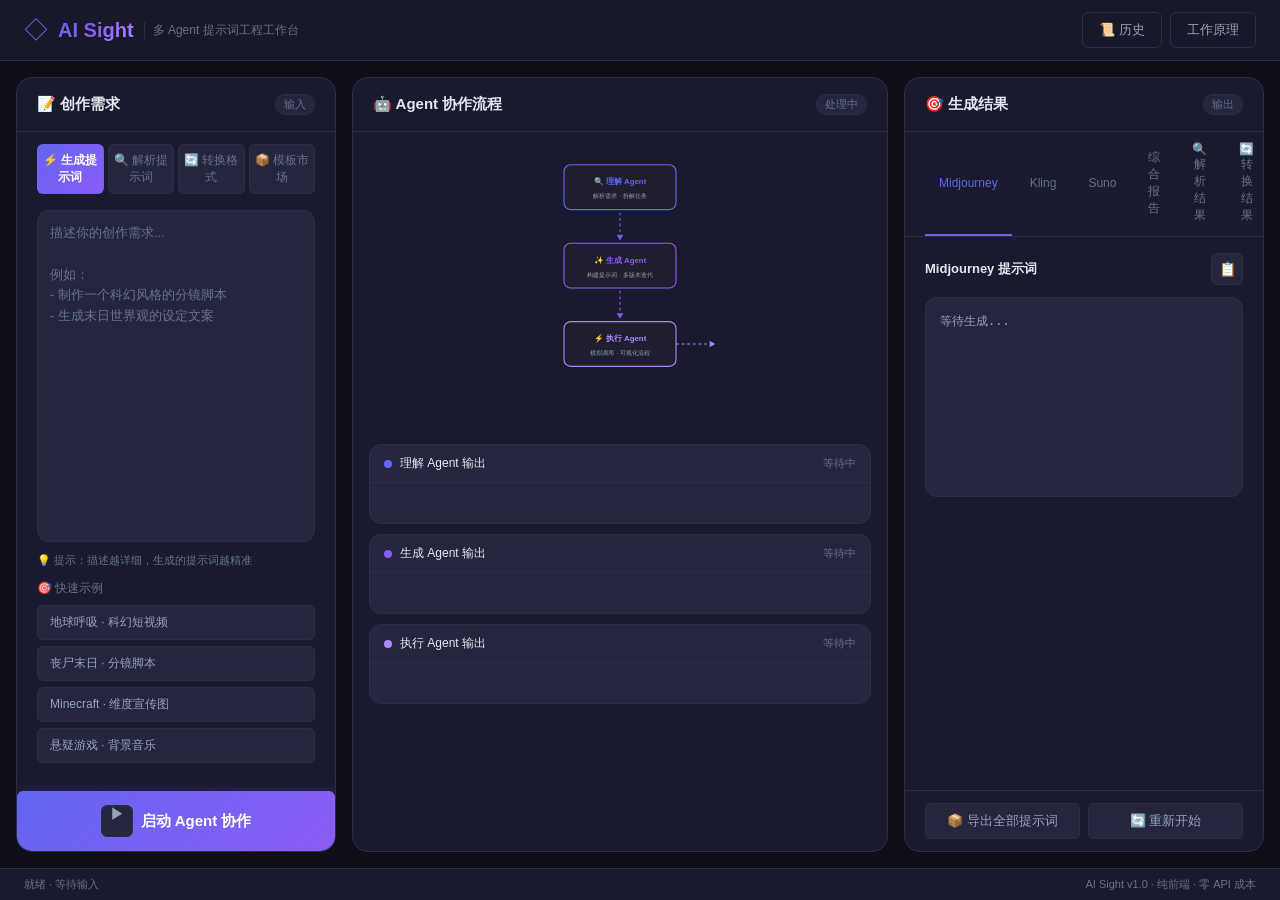
==== commit 08f50a82: "feat: 全面质量提升 v2.0 新增功能: - 添加 25+ 高质量模板（覆盖12个视频/7个图像/6个音乐/6个转换模板） - 新增创作历史记录功能（自动保存、快速复用） - 新增模板预览功能（" ====
--- a/index.html
+++ b/index.html
@@ -15,6 +15,7 @@
       <span class="logo-sub">多 Agent 提示词工程工作台</span>
     </div>
     <div class="header-actions">
+      <button class="btn btn-ghost" id="btn-history">📜 历史</button>
       <button class="btn btn-ghost" id="btn-howitworks">工作原理</button>
     </div>
   </header>
@@ -189,6 +190,50 @@
         <input type="file" id="file-import" accept=".json" style="display:none">
       </div>
 
+      <!-- 模板预览弹窗 -->
+      <div class="modal-overlay" id="modal-preview" style="display:none">
+        <div class="modal modal-preview">
+          <div class="modal-header">
+            <h3 id="preview-title">📋 模板预览</h3>
+            <button class="modal-close" id="modal-close-preview">×</button>
+          </div>
+          <div class="modal-body">
+            <div class="preview-meta" id="preview-meta"></div>
+            <div class="preview-section">
+              <div class="preview-label">📝 创作需求 / 提示词</div>
+              <pre class="preview-content" id="preview-content"></pre>
+            </div>
+            <div class="preview-section" id="preview-convert-section" style="display:none">
+              <div class="preview-label">🔄 转换配置</div>
+              <div class="preview-convert-info" id="preview-convert-info"></div>
+            </div>
+            <div class="preview-tags" id="preview-tags"></div>
+            <div class="preview-actions">
+              <button class="btn btn-secondary" id="btn-preview-copy">📋 复制提示词</button>
+              <button class="btn btn-primary" id="btn-preview-use">▶ 使用模板</button>
+            </div>
+          </div>
+        </div>
+      </div>
+
+      <!-- 历史记录面板 -->
+      <div class="modal-overlay" id="modal-history" style="display:none">
+        <div class="modal modal-history">
+          <div class="modal-header">
+            <h3>📜 创作历史记录</h3>
+            <div class="history-header-actions">
+              <button class="btn-sm" id="btn-clear-history">🗑️ 清空</button>
+              <button class="modal-close" id="modal-close-history">×</button>
+            </div>
+          </div>
+          <div class="modal-body">
+            <div class="history-list" id="history-list">
+              <div class="history-empty">暂无历史记录</div>
+            </div>
+          </div>
+        </div>
+      </div>
+
       <div class="preset-prompts" id="presets-generate">
         <div class="preset-title">🎯 快速示例</div>
         <div class="preset-list">
--- a/css/style.css
+++ b/css/style.css
@@ -1276,3 +1276,181 @@
   font-weight: bold;
   flex-shrink: 0;
 }
+
+/* ===== 模板预览弹窗 ===== */
+.modal-preview {
+  max-width: 560px;
+}
+
+.preview-meta {
+  font-size: 12px;
+  color: var(--text-muted);
+  margin-bottom: 12px;
+  padding: 8px 12px;
+  background: var(--bg-tertiary);
+  border-radius: var(--radius-sm);
+}
+
+.preview-section {
+  margin-bottom: 16px;
+}
+
+.preview-label {
+  font-size: 12px;
+  font-weight: 600;
+  color: var(--accent-understand);
+  margin-bottom: 8px;
+}
+
+.preview-content {
+  background: var(--bg-tertiary);
+  border: 1px solid var(--border-color);
+  border-radius: var(--radius-md);
+  padding: 14px;
+  font-size: 12px;
+  line-height: 1.8;
+  color: var(--text-secondary);
+  white-space: pre-wrap;
+  font-family: 'Consolas', 'Courier New', monospace;
+  max-height: 200px;
+  overflow-y: auto;
+}
+
+.preview-convert-info {
+  background: var(--bg-tertiary);
+  border: 1px solid var(--border-color);
+  border-radius: var(--radius-md);
+  padding: 12px;
+  font-size: 13px;
+  color: var(--text-secondary);
+}
+
+.preview-tags {
+  display: flex;
+  flex-wrap: wrap;
+  gap: 6px;
+  margin-bottom: 16px;
+}
+
+.preview-tags .tpl-tag {
+  padding: 4px 10px;
+  background: rgba(99,102,241,0.15);
+  color: var(--accent-generate);
+  border-radius: 12px;
+  font-size: 11px;
+}
+
+.preview-actions {
+  display: flex;
+  gap: 10px;
+}
+
+.preview-actions .btn {
+  flex: 1;
+  text-align: center;
+}
+
+/* ===== 历史记录弹窗 ===== */
+.modal-history {
+  max-width: 600px;
+  max-height: 70vh;
+}
+
+.history-header-actions {
+  display: flex;
+  gap: 8px;
+  align-items: center;
+}
+
+.history-list {
+  max-height: 400px;
+  overflow-y: auto;
+}
+
+.history-empty {
+  text-align: center;
+  padding: 40px 20px;
+  color: var(--text-muted);
+  font-size: 13px;
+}
+
+.history-item {
+  display: flex;
+  align-items: flex-start;
+  gap: 12px;
+  padding: 12px;
+  background: var(--bg-tertiary);
+  border: 1px solid var(--border-color);
+  border-radius: var(--radius-md);
+  margin-bottom: 8px;
+  cursor: pointer;
+  transition: var(--transition);
+}
+
+.history-item:hover {
+  border-color: var(--accent-generate);
+  transform: translateX(4px);
+}
+
+.history-item-icon {
+  font-size: 20px;
+  flex-shrink: 0;
+}
+
+.history-item-content {
+  flex: 1;
+  min-width: 0;
+}
+
+.history-item-text {
+  font-size: 12px;
+  color: var(--text-secondary);
+  line-height: 1.5;
+  overflow: hidden;
+  text-overflow: ellipsis;
+  display: -webkit-box;
+  -webkit-line-clamp: 2;
+  -webkit-box-orient: vertical;
+}
+
+.history-item-time {
+  font-size: 10px;
+  color: var(--text-muted);
+  margin-top: 4px;
+}
+
+.history-item-delete {
+  flex-shrink: 0;
+  padding: 4px 8px;
+  background: transparent;
+  border: 1px solid var(--border-color);
+  border-radius: var(--radius-sm);
+  font-size: 11px;
+  cursor: pointer;
+  color: var(--text-muted);
+  transition: var(--transition);
+}
+
+.history-item-delete:hover {
+  background: rgba(239,68,68,0.15);
+  border-color: #ef4444;
+  color: #ef4444;
+}
+
+/* ===== 模板卡片点击效果 ===== */
+.template-card {
+  position: relative;
+}
+
+.template-card-preview {
+  position: absolute;
+  right: 8px;
+  top: 50%;
+  transform: translateY(-50%);
+  opacity: 0;
+  transition: var(--transition);
+}
+
+.template-card:hover .template-card-preview {
+  opacity: 1;
+}
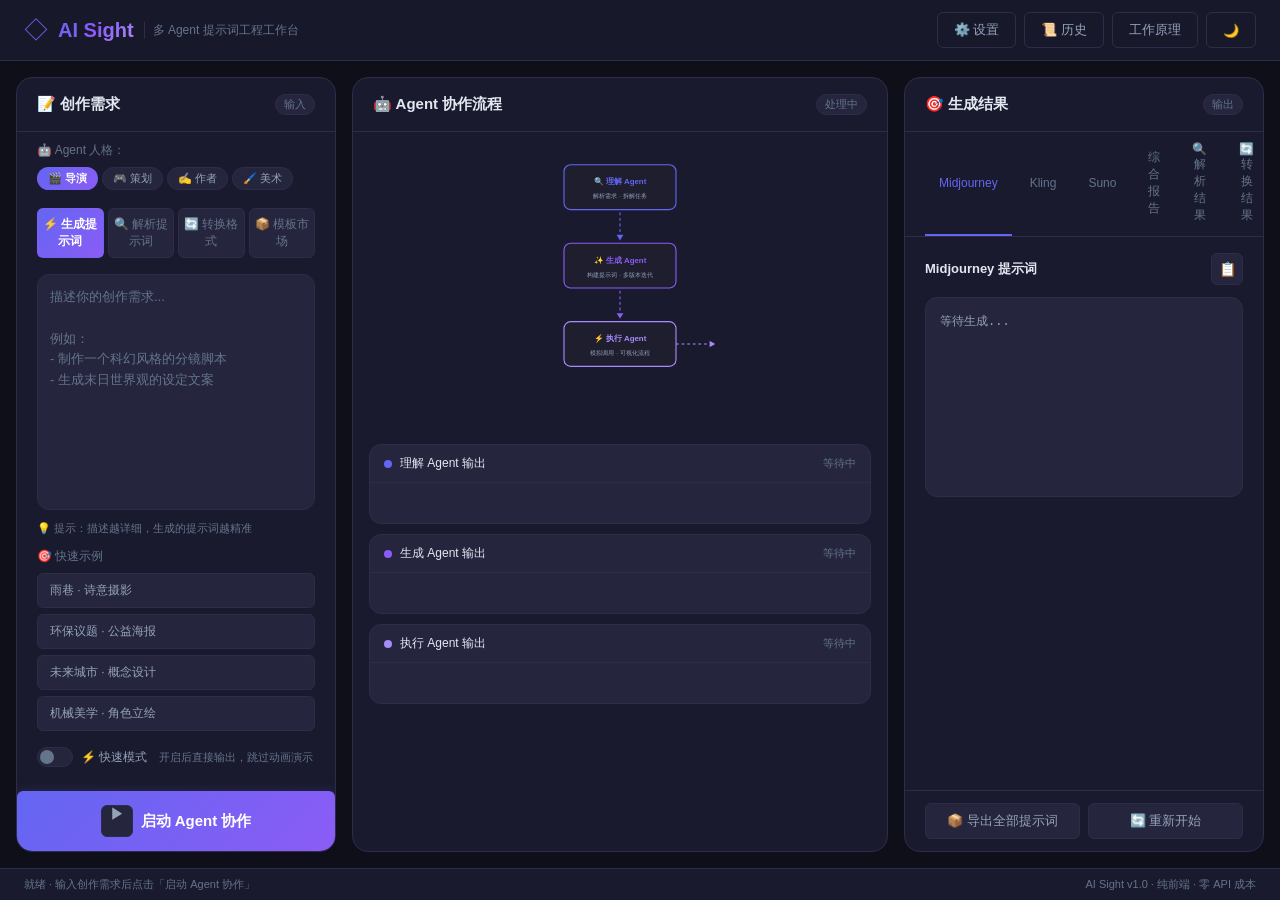
==== commit b0374c52: "feat: 添加 AI 模型接入功能 - 新增 js/ai-provider.js：统一 AI Provider 层 - 支持 DeepSeek / OpenRouter / Ollama / Ope" ====
--- a/index.html
+++ b/index.html
@@ -15,8 +15,10 @@
       <span class="logo-sub">多 Agent 提示词工程工作台</span>
     </div>
     <div class="header-actions">
+      <button class="btn btn-ghost" id="btn-settings" title="AI 设置">⚙️ 设置</button>
       <button class="btn btn-ghost" id="btn-history">📜 历史</button>
       <button class="btn btn-ghost" id="btn-howitworks">工作原理</button>
+      <button class="btn btn-ghost" id="btn-theme" title="切换主题">🌙</button>
     </div>
   </header>
 
@@ -26,6 +28,17 @@
       <div class="panel-header">
         <h2>📝 创作需求</h2>
         <span class="panel-badge">输入</span>
+      </div>
+
+      <!-- Agent 人格选择 -->
+      <div class="persona-bar">
+        <span class="persona-label">🤖 Agent 人格：</span>
+        <div class="persona-chips">
+          <button class="persona-chip active" data-persona="director">🎬 导演</button>
+          <button class="persona-chip" data-persona="planner">🎮 策划</button>
+          <button class="persona-chip" data-persona="writer">✍️ 作者</button>
+          <button class="persona-chip" data-persona="artist">🖌️ 美术</button>
+        </div>
       </div>
 
       <!-- 模式切换 -->
@@ -124,9 +137,14 @@
           <div class="tpl-mine-header">
             <span class="tpl-mine-tip">⭐ 你收藏的模板，存储在本地浏览器</span>
             <div class="tpl-mine-actions">
-              <button class="btn-sm" id="btn-export-mine">📦 导出收藏</button>
-              <button class="btn-sm" id="btn-import-mine">📥 导入收藏</button>
-            </div>
+              <button class="btn-sm" id="btn-new-group">📁 新分组</button>
+              <button class="btn-sm" id="btn-export-mine">📦 导出</button>
+              <button class="btn-sm" id="btn-import-mine">📥 导入</button>
+            </div>
+          </div>
+          <!-- 分组标签 -->
+          <div class="template-groups" id="template-groups">
+            <button class="group-btn active" data-group="all">全部</button>
           </div>
           <div class="template-grid" id="mine-grid">
             <div class="tpl-empty">还没有收藏任何模板，试试社区里找找！</div>
@@ -227,6 +245,9 @@
             </div>
           </div>
           <div class="modal-body">
+            <div class="history-search">
+              <input type="text" id="history-search-input" placeholder="🔍 搜索历史记录...">
+            </div>
             <div class="history-list" id="history-list">
               <div class="history-empty">暂无历史记录</div>
             </div>
@@ -237,11 +258,21 @@
       <div class="preset-prompts" id="presets-generate">
         <div class="preset-title">🎯 快速示例</div>
         <div class="preset-list">
-          <button class="preset-btn" data-prompt="制作一个科幻风格的短视频，主题是地球呼吸，展示地球作为一个生命体的概念">地球呼吸 · 科幻短视频</button>
-          <button class="preset-btn" data-prompt="生成一个丧尸末日世界观的分镜脚本，重点展示感染者与正常人的对视时刻">丧尸末日 · 分镜脚本</button>
-          <button class="preset-btn" data-prompt="创建一组 Minecraft 风格的建筑模组宣传图">Minecraft · 维度宣传图</button>
-          <button class="preset-btn" data-prompt="生成一段神秘氛围的背景音乐提示词">悬疑游戏 · 背景音乐</button>
-        </div>
+          <button class="preset-btn" data-prompt="雨后的老巷子，阳光穿透梧桐树叶，斑驳的光影落在青石板路上，一个穿校服的女孩撑着油纸伞回头张望">雨巷 · 诗意摄影</button>
+          <button class="preset-btn" data-prompt="深海钻井平台发生泄漏事故，一头巨大的鲸鱼被原油困住，在黑暗中发出悲鸣">环保议题 · 公益海报</button>
+          <button class="preset-btn" data-prompt="未来城市的空中花园，高耸入云的摩天楼覆盖着垂直绿化，飞行汽车穿梭其间">未来城市 · 概念设计</button>
+          <button class="preset-btn" data-prompt="蒸汽朋克风格的机械管家，铜质齿轮与黄铜管道外露，蓝眼睛的玻璃义眼闪烁着微光">机械美学 · 角色立绘</button>
+        </div>
+      </div>
+
+      <!-- 快速模式切换 -->
+      <div class="quick-mode-bar" id="quick-mode-bar">
+        <label class="quick-mode-toggle">
+          <input type="checkbox" id="quick-mode-toggle">
+          <span class="toggle-slider"></span>
+          <span class="toggle-label">⚡ 快速模式</span>
+        </label>
+        <span class="quick-mode-hint">开启后直接输出，跳过动画演示</span>
       </div>
 
       <button class="btn btn-primary btn-run" id="btn-run">
@@ -253,6 +284,9 @@
       <button class="btn btn-primary btn-run" id="btn-convert" style="display:none">
         <span class="btn-icon">🔄</span> 转换格式
       </button>
+      <div class="draft-indicator" id="draft-indicator" style="display:none">
+        <span class="draft-dot"></span> 草稿已自动保存
+      </div>
     </section>
 
     <!-- 中间：Agent 工作流程 -->
@@ -381,9 +415,30 @@
         <div class="tab-panel" id="tab-summary">
           <div class="prompt-header">
             <span class="prompt-label">综合报告</span>
-            <button class="btn-icon" id="copy-summary" title="复制">📋</button>
+            <div class="header-actions-inline">
+              <button class="btn-icon" id="btn-copy-all" title="复制全部">📋 全部</button>
+              <button class="btn-icon" id="btn-compare" title="对比模式">⚖️</button>
+              <button class="btn-icon" id="copy-summary" title="复制">📋</button>
+            </div>
           </div>
           <div class="summary-content" id="content-summary">等待生成...</div>
+          <!-- 雷达图评分 -->
+          <div class="score-radar" id="score-radar" style="display:none">
+            <div class="radar-title">📊 提示词质量雷达图</div>
+            <canvas id="radar-canvas" width="220" height="220"></canvas>
+          </div>
+          <!-- A/B 对比模式 -->
+          <div class="compare-mode" id="compare-mode" style="display:none">
+            <div class="compare-header">
+              <span class="compare-title">⚖️ 方案对比</span>
+              <button class="btn-sm" id="btn-close-compare">关闭</button>
+            </div>
+            <div class="compare-grid">
+              <div class="compare-col" id="compare-a"></div>
+              <div class="compare-divider"></div>
+              <div class="compare-col" id="compare-b"></div>
+            </div>
+          </div>
         </div>
         <!-- 解析结果 Tab -->
         <div class="tab-panel" id="tab-analyze">
@@ -415,8 +470,135 @@
   <!-- 底部状态栏 -->
   <footer class="footer">
     <span class="footer-status" id="footer-status">就绪 · 等待输入</span>
-    <span class="footer-info">AI Sight v1.0 · 纯前端 · 零 API 成本</span>
+    <span class="footer-info">AI Sight v1.0 · <span id="ai-mode-label">纯前端</span> · 零 API 成本</span>
   </footer>
+
+  <!-- AI 设置弹窗 -->
+  <div class="modal-overlay" id="modal-settings" style="display:none">
+    <div class="modal modal-lg">
+      <div class="modal-header">
+        <h3>⚙️ AI 模型设置</h3>
+        <button class="modal-close" id="modal-close-settings">×</button>
+      </div>
+      <div class="modal-body">
+        <div class="settings-intro">
+          <p>配置 AI 模型后，可使用真实 AI 生成更智能的提示词。支持 DeepSeek、OpenRouter、Ollama 等多种后端。</p>
+        </div>
+        
+        <!-- 启用开关 -->
+        <div class="settings-row">
+          <label class="settings-label">
+            <input type="checkbox" id="ai-enabled">
+            <span>启用 AI 增强模式</span>
+          </label>
+          <span class="settings-hint">关闭时使用本地模拟（无需 API）</span>
+        </div>
+
+        <!-- Provider 选择 -->
+        <div class="settings-section">
+          <div class="settings-section-title">选择 AI 提供商</div>
+          <div class="provider-grid">
+            <label class="provider-card selected" data-provider="deepseek">
+              <input type="radio" name="provider" value="deepseek" checked>
+              <div class="provider-color" style="background:#0066FF"></div>
+              <div class="provider-info">
+                <div class="provider-name">DeepSeek</div>
+                <div class="provider-desc">500万token免费额度</div>
+              </div>
+            </label>
+            <label class="provider-card" data-provider="openrouter">
+              <input type="radio" name="provider" value="openrouter">
+              <div class="provider-color" style="background:#7C3AED"></div>
+              <div class="provider-info">
+                <div class="provider-name">OpenRouter</div>
+                <div class="provider-desc">30+免费模型</div>
+              </div>
+            </label>
+            <label class="provider-card" data-provider="ollama">
+              <input type="radio" name="provider" value="ollama">
+              <div class="provider-color" style="background:#10B981"></div>
+              <div class="provider-info">
+                <div class="provider-name">Ollama 本地</div>
+                <div class="provider-desc">完全免费离线</div>
+              </div>
+            </label>
+            <label class="provider-card" data-provider="openai">
+              <input type="radio" name="provider" value="openai">
+              <div class="provider-color" style="background:#10A37F"></div>
+              <div class="provider-info">
+                <div class="provider-name">OpenAI</div>
+                <div class="provider-desc">官方API</div>
+              </div>
+            </label>
+          </div>
+        </div>
+
+        <!-- API Key 输入 -->
+        <div class="settings-section" id="section-apikey">
+          <div class="settings-section-title">API Key</div>
+          <input type="password" id="ai-apikey" class="settings-input" placeholder="输入 API Key（仅本地存储，不会上传）">
+          <div class="settings-hint">API Key 仅保存在浏览器本地，不会发送到任何服务器</div>
+        </div>
+
+        <!-- 模型选择 -->
+        <div class="settings-section" id="section-model">
+          <div class="settings-section-title">选择模型</div>
+          <select id="ai-model" class="settings-select">
+            <option value="">使用默认模型</option>
+          </select>
+          <div class="settings-hint" id="model-hint">DeepSeek Chat（通用对话）</div>
+        </div>
+
+        <!-- 连接测试 -->
+        <div class="settings-actions">
+          <button class="btn btn-secondary" id="btn-test-connection">🔗 测试连接</button>
+          <button class="btn btn-primary" id="btn-save-settings">💾 保存设置</button>
+        </div>
+
+        <!-- 测试结果 -->
+        <div class="test-result" id="test-result" style="display:none">
+          <span id="test-result-text"></span>
+        </div>
+
+        <!-- 接入指南 -->
+        <div class="settings-guide">
+          <div class="guide-toggle" id="guide-toggle">📖 查看接入指南</div>
+          <div class="guide-content" id="guide-content" style="display:none">
+            <div class="guide-item">
+              <h4>DeepSeek（推荐）</h4>
+              <ol>
+                <li>访问 <a href="https://platform.deepseek.com" target="_blank">platform.deepseek.com</a></li>
+                <li>注册账号并登录</li>
+                <li>在「API Keys」页面创建新的 Key</li>
+                <li>复制 Key 并粘贴到上方输入框</li>
+              </ol>
+              <p class="guide-tip">✨ 新用户注册赠送 500 万 token 额度</p>
+            </div>
+            <div class="guide-item">
+              <h4>OpenRouter</h4>
+              <ol>
+                <li>访问 <a href="https://openrouter.ai" target="_blank">openrouter.ai</a></li>
+                <li>使用 Google/GitHub 账号登录</li>
+                <li>在 Keys 页面创建新的 API Key</li>
+                <li>复制并粘贴到上方输入框</li>
+              </ol>
+              <p class="guide-tip">✨ 提供 30+ 免费模型，无需信用卡</p>
+            </div>
+            <div class="guide-item">
+              <h4>Ollama 本地部署</h4>
+              <ol>
+                <li>从 <a href="https://ollama.com" target="_blank">ollama.com</a> 下载安装 Ollama</li>
+                <li>打开终端运行 <code>ollama serve</code> 启动服务</li>
+                <li>下载模型：<code>ollama pull qwen3:4b</code></li>
+                <li>API Key 留空即可</li>
+              </ol>
+              <p class="guide-tip">💡 需要 4GB 以上显存，建议 Qwen3-4B 模型</p>
+            </div>
+          </div>
+        </div>
+      </div>
+    </div>
+  </div>
 
   <!-- 工作原理弹窗 -->
   <div class="modal-overlay" id="modal-how" style="display:none">
@@ -454,10 +636,11 @@
     </div>
   </div>
 
+  <script src="js/ai-provider.js"></script>
+  <script src="js/agents.js"></script>
+  <script src="js/animation.js"></script>
   <script src="data/prompts.js"></script>
   <script src="data/templates.js"></script>
-  <script src="js/animation.js"></script>
-  <script src="js/agents.js"></script>
   <script src="app.js"></script>
 </body>
 </html>
--- a/css/style.css
+++ b/css/style.css
@@ -294,6 +294,69 @@
   color: var(--text-primary);
 }
 
+/* ===== 快速模式切换 ===== */
+.quick-mode-bar {
+  display: flex;
+  align-items: center;
+  gap: 12px;
+  padding: 0 20px 12px;
+}
+
+.quick-mode-toggle {
+  display: flex;
+  align-items: center;
+  gap: 8px;
+  cursor: pointer;
+  user-select: none;
+}
+
+.quick-mode-toggle input {
+  display: none;
+}
+
+.toggle-slider {
+  width: 36px;
+  height: 20px;
+  background: var(--bg-tertiary);
+  border: 1px solid var(--border-color);
+  border-radius: 10px;
+  position: relative;
+  transition: var(--transition);
+}
+
+.toggle-slider::after {
+  content: '';
+  position: absolute;
+  width: 14px;
+  height: 14px;
+  background: var(--text-muted);
+  border-radius: 50%;
+  top: 2px;
+  left: 2px;
+  transition: var(--transition);
+}
+
+.quick-mode-toggle input:checked + .toggle-slider {
+  background: rgba(139, 92, 246, 0.2);
+  border-color: var(--accent-generate);
+}
+
+.quick-mode-toggle input:checked + .toggle-slider::after {
+  left: 18px;
+  background: var(--accent-generate);
+}
+
+.toggle-label {
+  font-size: 12px;
+  color: var(--text-secondary);
+  font-weight: 500;
+}
+
+.quick-mode-hint {
+  font-size: 11px;
+  color: var(--text-muted);
+}
+
 /* ===== 中间：流程面板 ===== */
 .panel-flow {
   min-height: 0;
@@ -544,6 +607,10 @@
   box-shadow: var(--shadow);
 }
 
+.modal.modal-lg {
+  max-width: 720px;
+}
+
 .modal-header {
   display: flex;
   align-items: center;
@@ -555,6 +622,240 @@
 .modal-header h3 {
   font-size: 16px;
   font-weight: 600;
+}
+
+/* ===== AI 设置弹窗 ===== */
+.settings-intro {
+  background: rgba(99,102,241,0.1);
+  border: 1px solid rgba(99,102,241,0.2);
+  border-radius: var(--radius-sm);
+  padding: 14px;
+  font-size: 13px;
+  color: var(--text-secondary);
+  line-height: 1.6;
+  margin-bottom: 20px;
+}
+
+.settings-row {
+  display: flex;
+  align-items: center;
+  justify-content: space-between;
+  padding: 12px 0;
+  border-bottom: 1px solid var(--border-color);
+  margin-bottom: 16px;
+}
+
+.settings-row label {
+  display: flex;
+  align-items: center;
+  gap: 10px;
+  cursor: pointer;
+}
+
+.settings-row input[type="checkbox"] {
+  width: 18px;
+  height: 18px;
+  cursor: pointer;
+}
+
+.settings-row span {
+  font-size: 14px;
+  font-weight: 500;
+}
+
+.settings-section {
+  margin-bottom: 20px;
+}
+
+.settings-section-title {
+  font-size: 12px;
+  font-weight: 600;
+  color: var(--accent-generate);
+  margin-bottom: 10px;
+  text-transform: uppercase;
+  letter-spacing: 0.5px;
+}
+
+.settings-input {
+  width: 100%;
+  padding: 12px 14px;
+  background: var(--bg-tertiary);
+  border: 1px solid var(--border-color);
+  border-radius: var(--radius-sm);
+  color: var(--text-primary);
+  font-size: 13px;
+  font-family: monospace;
+  transition: var(--transition);
+}
+
+.settings-input:focus {
+  outline: none;
+  border-color: var(--accent-generate);
+  box-shadow: 0 0 0 3px rgba(139,92,246,0.15);
+}
+
+.settings-select {
+  width: 100%;
+  padding: 12px 14px;
+  background: var(--bg-tertiary);
+  border: 1px solid var(--border-color);
+  border-radius: var(--radius-sm);
+  color: var(--text-primary);
+  font-size: 13px;
+  cursor: pointer;
+  transition: var(--transition);
+}
+
+.settings-select:focus {
+  outline: none;
+  border-color: var(--accent-generate);
+}
+
+.settings-hint {
+  font-size: 11px;
+  color: var(--text-muted);
+  margin-top: 6px;
+  line-height: 1.5;
+}
+
+.settings-actions {
+  display: flex;
+  gap: 12px;
+  margin: 20px 0;
+}
+
+.test-result {
+  padding: 12px 14px;
+  border-radius: var(--radius-sm);
+  font-size: 13px;
+  margin-top: 12px;
+}
+
+/* Provider 选择卡片 */
+.provider-grid {
+  display: grid;
+  grid-template-columns: repeat(2, 1fr);
+  gap: 12px;
+}
+
+.provider-card {
+  display: flex;
+  align-items: center;
+  gap: 12px;
+  padding: 14px;
+  background: var(--bg-tertiary);
+  border: 2px solid var(--border-color);
+  border-radius: var(--radius-md);
+  cursor: pointer;
+  transition: var(--transition);
+}
+
+.provider-card:hover {
+  border-color: var(--accent-generate);
+  background: var(--bg-hover);
+}
+
+.provider-card.selected {
+  border-color: var(--accent-generate);
+  background: rgba(139,92,246,0.1);
+}
+
+.provider-card input {
+  display: none;
+}
+
+.provider-color {
+  width: 8px;
+  height: 36px;
+  border-radius: 4px;
+  flex-shrink: 0;
+}
+
+.provider-info {
+  flex: 1;
+}
+
+.provider-name {
+  font-size: 14px;
+  font-weight: 600;
+  color: var(--text-primary);
+  margin-bottom: 2px;
+}
+
+.provider-desc {
+  font-size: 11px;
+  color: var(--text-muted);
+}
+
+/* 接入指南 */
+.settings-guide {
+  margin-top: 24px;
+  border-top: 1px solid var(--border-color);
+  padding-top: 16px;
+}
+
+.guide-toggle {
+  font-size: 13px;
+  color: var(--accent-generate);
+  cursor: pointer;
+  padding: 8px 0;
+  user-select: none;
+}
+
+.guide-toggle:hover {
+  color: var(--accent-execute);
+}
+
+.guide-content {
+  margin-top: 12px;
+}
+
+.guide-item {
+  background: var(--bg-tertiary);
+  border-radius: var(--radius-sm);
+  padding: 14px;
+  margin-bottom: 12px;
+}
+
+.guide-item h4 {
+  font-size: 13px;
+  font-weight: 600;
+  color: var(--text-primary);
+  margin-bottom: 10px;
+}
+
+.guide-item ol {
+  margin: 0;
+  padding-left: 20px;
+  font-size: 12px;
+  color: var(--text-secondary);
+  line-height: 1.8;
+}
+
+.guide-item a {
+  color: var(--accent-understand);
+  text-decoration: none;
+}
+
+.guide-item a:hover {
+  text-decoration: underline;
+}
+
+.guide-item code {
+  background: var(--bg-primary);
+  padding: 2px 6px;
+  border-radius: 4px;
+  font-size: 11px;
+  color: var(--success);
+}
+
+.guide-tip {
+  margin-top: 10px;
+  font-size: 12px;
+  color: var(--success);
+  padding: 8px 10px;
+  background: rgba(34,197,94,0.1);
+  border-radius: var(--radius-sm);
 }
 
 /* ===== 模板市场 ===== */
@@ -1454,3 +1755,449 @@
 .template-card:hover .template-card-preview {
   opacity: 1;
 }
+
+/* ===== 浅色主题 ===== */
+body.light-theme {
+  --bg-primary: #f0f2f8;
+  --bg-secondary: #ffffff;
+  --bg-tertiary: #e8eaf0;
+  --bg-hover: #dde0eb;
+  --text-primary: #1a1a2e;
+  --text-secondary: #4a5568;
+  --text-muted: #94a3b8;
+  --border-color: #d1d5e0;
+  --shadow: 0 4px 24px rgba(0, 0, 0, 0.1);
+}
+
+body.light-theme .header {
+  background: rgba(255, 255, 255, 0.95);
+  border-bottom-color: #d1d5e0;
+}
+
+body.light-theme .logo-icon,
+body.light-theme .logo-text {
+  filter: none;
+}
+
+body.light-theme .btn-icon,
+body.light-theme .btn-secondary,
+body.light-theme .btn-sm {
+  background: var(--bg-tertiary);
+  border-color: #d1d5e0;
+}
+
+body.light-theme .modal-overlay {
+  background: rgba(0, 0, 0, 0.4);
+}
+
+body.light-theme .prompt-content,
+body.light-theme .agent-output-content {
+  background: var(--bg-tertiary);
+  border-color: #d1d5e0;
+}
+
+body.light-theme .filter-btn,
+body.light-theme .mode-btn {
+  background: var(--bg-tertiary);
+  border-color: #d1d5e0;
+}
+
+body.light-theme .template-card,
+body.light-theme .agent-output,
+body.light-theme .history-item {
+  background: var(--bg-tertiary);
+  border-color: #d1d5e0;
+}
+
+body.light-theme .footer {
+  background: var(--bg-secondary);
+  border-top-color: #d1d5e0;
+}
+
+body.light-theme .submit-steps,
+body.light-theme .how-note {
+  background: rgba(99, 102, 241, 0.08);
+  border-color: rgba(99, 102, 241, 0.2);
+}
+
+body.light-theme .analyze-bar {
+  background: #d1d5e0;
+}
+
+body.light-theme .tpl-loading,
+body.light-theme .tpl-empty,
+body.light-theme .tpl-error {
+  color: var(--text-muted);
+}
+
+body.light-theme .convert-options {
+  background: var(--bg-tertiary);
+  border-color: #d1d5e0;
+}
+
+body.light-theme .convert-row select {
+  background: var(--bg-secondary);
+  border-color: #d1d5e0;
+  color: var(--text-primary);
+}
+
+body.light-theme .form-row input,
+body.light-theme .form-row select,
+body.light-theme .form-row textarea {
+  background: var(--bg-secondary);
+  border-color: #d1d5e0;
+  color: var(--text-primary);
+}
+
+body.light-theme .preview-content,
+body.light-theme .preview-meta,
+body.light-theme .preview-convert-info {
+  background: var(--bg-tertiary);
+  border-color: #d1d5e0;
+}
+
+body.light-theme .how-step-num {
+  background: linear-gradient(135deg, var(--accent-understand), var(--accent-generate));
+  color: white;
+}
+
+body.light-theme textarea {
+  background: var(--bg-tertiary);
+  border-color: #d1d5e0;
+  color: var(--text-primary);
+}
+
+body.light-theme .quick-mode-bar {
+  background: transparent;
+}
+
+body.light-theme .toggle-slider {
+  background: #d1d5e0;
+}
+
+body.light-theme .quick-mode-toggle input:checked + .toggle-slider {
+  background: rgba(99, 102, 241, 0.3);
+}
+
+/* ===== Agent 人格选择 ===== */
+.persona-bar {
+  display: flex;
+  align-items: center;
+  gap: 8px;
+  padding: 10px 20px 6px;
+  flex-wrap: wrap;
+}
+
+.persona-label {
+  font-size: 12px;
+  color: var(--text-muted);
+  white-space: nowrap;
+}
+
+.persona-chips {
+  display: flex;
+  gap: 4px;
+  flex-wrap: wrap;
+}
+
+.persona-chip {
+  padding: 3px 10px;
+  background: var(--bg-tertiary);
+  border: 1px solid var(--border-color);
+  border-radius: 20px;
+  font-size: 11px;
+  cursor: pointer;
+  transition: var(--transition);
+  color: var(--text-secondary);
+  font-family: inherit;
+}
+
+.persona-chip:hover {
+  border-color: var(--accent-generate);
+  color: var(--text-primary);
+}
+
+.persona-chip.active {
+  background: linear-gradient(135deg, var(--accent-understand), var(--accent-generate));
+  color: white;
+  border-color: transparent;
+  font-weight: 600;
+}
+
+/* ===== 雷达图 ===== */
+.score-radar {
+  margin-top: 16px;
+  background: var(--bg-tertiary);
+  border: 1px solid var(--border-color);
+  border-radius: var(--radius-md);
+  padding: 14px;
+  text-align: center;
+}
+
+.radar-title {
+  font-size: 12px;
+  font-weight: 600;
+  color: var(--accent-understand);
+  margin-bottom: 10px;
+}
+
+#radar-canvas {
+  max-width: 100%;
+}
+
+/* ===== 对比模式 ===== */
+.compare-mode {
+  margin-top: 16px;
+  background: var(--bg-tertiary);
+  border: 1px solid var(--border-color);
+  border-radius: var(--radius-md);
+  overflow: hidden;
+}
+
+.compare-header {
+  display: flex;
+  align-items: center;
+  justify-content: space-between;
+  padding: 10px 14px;
+  background: rgba(99,102,241,0.1);
+  border-bottom: 1px solid var(--border-color);
+}
+
+.compare-title {
+  font-size: 12px;
+  font-weight: 600;
+  color: var(--accent-understand);
+}
+
+.compare-grid {
+  display: grid;
+  grid-template-columns: 1fr 4px 1fr;
+  max-height: 400px;
+  overflow-y: auto;
+}
+
+.compare-col {
+  padding: 12px;
+  font-size: 11px;
+  line-height: 1.7;
+  color: var(--text-secondary);
+  font-family: 'Consolas', 'Courier New', monospace;
+  white-space: pre-wrap;
+}
+
+.compare-divider {
+  background: var(--border-color);
+  width: 4px;
+}
+
+.compare-col-title {
+  font-size: 12px;
+  font-weight: 700;
+  color: var(--text-primary);
+  margin-bottom: 8px;
+  padding-bottom: 6px;
+  border-bottom: 1px solid var(--border-color);
+}
+
+/* ===== 历史搜索 ===== */
+.history-search {
+  margin-bottom: 14px;
+}
+
+.history-search input {
+  width: 100%;
+  padding: 8px 12px;
+  background: var(--bg-tertiary);
+  border: 1px solid var(--border-color);
+  border-radius: var(--radius-sm);
+  color: var(--text-primary);
+  font-size: 13px;
+  outline: none;
+  transition: var(--transition);
+  font-family: inherit;
+}
+
+.history-search input:focus {
+  border-color: var(--accent-understand);
+  box-shadow: 0 0 0 2px var(--accent-glow);
+}
+
+.history-search input::placeholder {
+  color: var(--text-muted);
+}
+
+/* ===== 模板分组 ===== */
+.template-groups {
+  display: flex;
+  gap: 6px;
+  flex-wrap: wrap;
+  margin-bottom: 12px;
+  padding-bottom: 12px;
+  border-bottom: 1px solid var(--border-color);
+}
+
+.group-btn {
+  padding: 4px 12px;
+  background: var(--bg-tertiary);
+  border: 1px solid var(--border-color);
+  border-radius: 20px;
+  font-size: 11px;
+  cursor: pointer;
+  transition: var(--transition);
+  color: var(--text-secondary);
+  font-family: inherit;
+}
+
+.group-btn:hover {
+  color: var(--text-primary);
+  border-color: var(--accent-generate);
+}
+
+.group-btn.active {
+  background: var(--accent-generate);
+  color: white;
+  border-color: transparent;
+  font-weight: 600;
+}
+
+.group-btn .group-count {
+  display: inline-block;
+  margin-left: 4px;
+  opacity: 0.7;
+  font-size: 10px;
+}
+
+/* ===== 草稿保存指示器 ===== */
+.draft-indicator {
+  display: flex;
+  align-items: center;
+  gap: 6px;
+  padding: 8px 0 4px;
+  font-size: 11px;
+  color: var(--text-muted);
+  justify-content: center;
+}
+
+.draft-dot {
+  width: 6px;
+  height: 6px;
+  border-radius: 50%;
+  background: var(--success);
+  animation: draftPulse 2s ease-in-out infinite;
+}
+
+@keyframes draftPulse {
+  0%, 100% { opacity: 0.4; transform: scale(1); }
+  50% { opacity: 1; transform: scale(1.3); }
+}
+
+/* ===== 头部右侧按钮组 ===== */
+.header-actions-inline {
+  display: flex;
+  gap: 4px;
+}
+
+/* ===== 响应式增强 ===== */
+@media (max-width: 1200px) {
+  .main {
+    grid-template-columns: 280px 1fr 320px;
+  }
+  .logo-sub {
+    display: none;
+  }
+}
+
+@media (max-width: 1024px) {
+  .main {
+    grid-template-columns: 1fr;
+    max-height: none;
+    gap: 12px;
+  }
+  .panel {
+    min-height: auto;
+  }
+  .panel-flow {
+    order: 3;
+  }
+  .panel-input {
+    order: 1;
+  }
+  .panel-output {
+    order: 2;
+  }
+  .flow-svg {
+    max-height: 180px;
+  }
+  .persona-bar {
+    padding: 8px 16px 4px;
+  }
+  .mode-switch {
+    padding: 10px 16px 0;
+  }
+  .input-area {
+    padding: 12px 16px 0;
+  }
+  .preset-prompts {
+    padding: 0 16px 12px;
+  }
+  .output-content {
+    padding: 12px 16px;
+  }
+  .output-tabs {
+    padding: 0 16px;
+    overflow-x: auto;
+  }
+  .tab-btn {
+    padding: 10px 10px;
+    font-size: 11px;
+    white-space: nowrap;
+  }
+}
+
+@media (max-width: 640px) {
+  .header {
+    padding: 10px 16px;
+  }
+  .logo-text {
+    font-size: 16px;
+  }
+  .header-actions .btn-ghost {
+    padding: 6px 10px;
+    font-size: 12px;
+  }
+  .persona-chips {
+    gap: 3px;
+  }
+  .persona-chip {
+    font-size: 10px;
+    padding: 3px 8px;
+  }
+  .btn-run {
+    padding: 12px;
+    font-size: 14px;
+  }
+  .main {
+    padding: 10px;
+    gap: 10px;
+  }
+  .compare-grid {
+    grid-template-columns: 1fr;
+  }
+  .compare-divider {
+    display: none;
+  }
+}
+
+/* ===== 快捷键提示 ===== */
+.kbd-hint {
+  font-size: 10px;
+  color: var(--text-muted);
+  opacity: 0.6;
+}
+
+/* ===== 导入拖拽区 ===== */
+.drag-over {
+  border: 2px dashed var(--accent-understand) !important;
+  background: rgba(99,102,241,0.08) !important;
+}
+
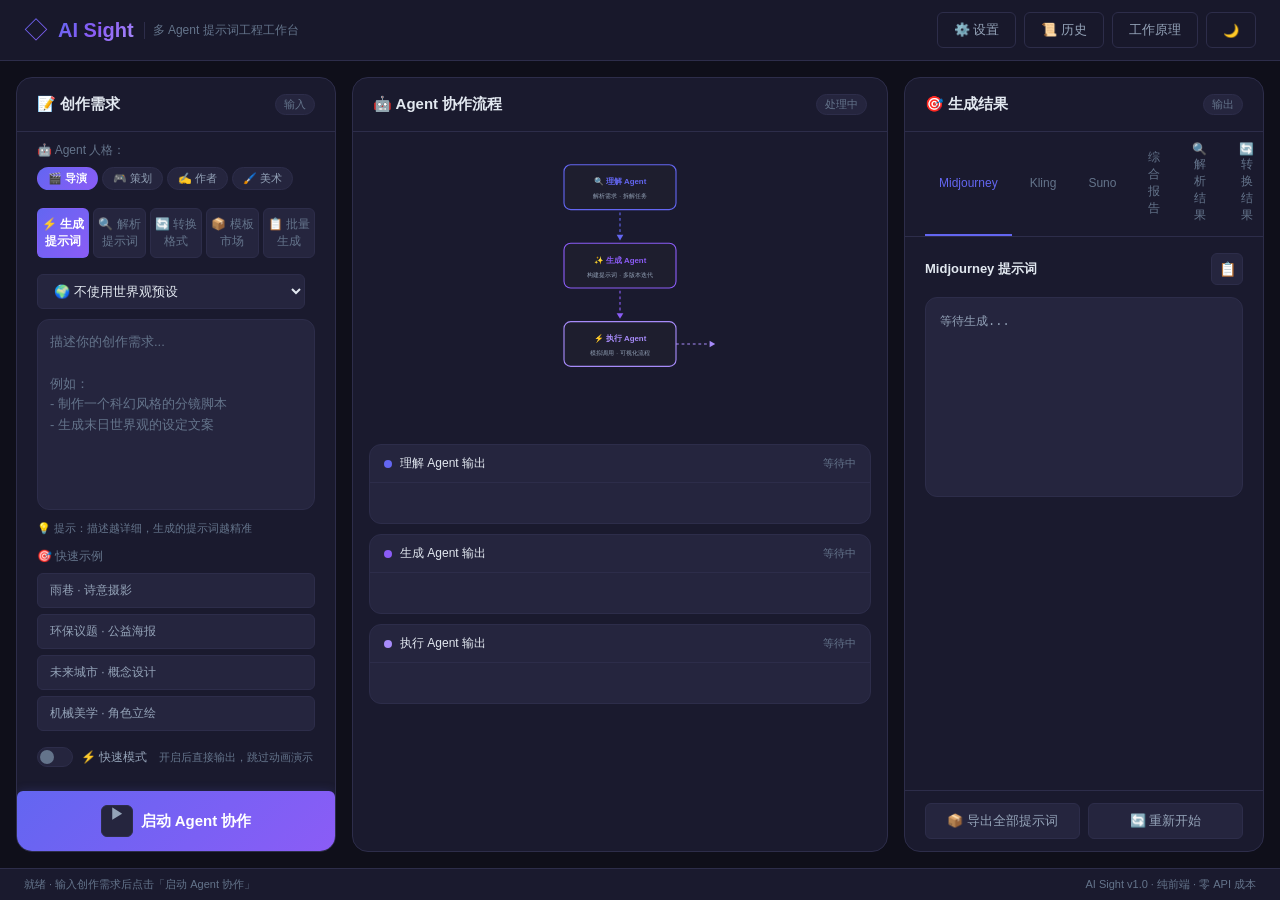
==== commit 555e9257: "feat: 添加批量生成 + 世界观预设功能 世界观预设： - 8种预设：丧尸末日、赛博朋克、废土、奇幻、科幻、反乌土邦、自然、都市 - 下拉选择，一键加载预设上下文 - 自动携带风格关键词、情绪基调" ====
--- a/index.html
+++ b/index.html
@@ -47,13 +47,40 @@
         <button class="mode-btn" data-mode="analyze">🔍 解析提示词</button>
         <button class="mode-btn" data-mode="convert">🔄 转换格式</button>
         <button class="mode-btn" data-mode="templates">📦 模板市场</button>
+        <button class="mode-btn" data-mode="batch">📋 批量生成</button>
       </div>
 
       <!-- 生成模式：需求输入 -->
       <div class="input-area" id="area-generate">
+        <!-- 世界观预设 -->
+        <div class="world-preset-bar">
+          <select id="world-preset" class="preset-select">
+            <option value="">🌍 不使用世界观预设</option>
+          </select>
+          <span class="preset-hint" id="preset-hint"></span>
+        </div>
         <textarea id="user-input" placeholder="描述你的创作需求...&#10;&#10;例如：&#10;- 制作一个科幻风格的分镜脚本&#10;- 生成末日世界观的设定文案"></textarea>
         <div class="input-tips">
           <span class="tip">💡 提示：描述越详细，生成的提示词越精准</span>
+        </div>
+      </div>
+
+      <!-- 批量生成模式 -->
+      <div class="input-area" id="area-batch" style="display:none">
+        <div class="batch-header">
+          <div class="batch-title">📋 批量生成</div>
+          <div class="batch-actions">
+            <button class="btn-sm" id="btn-batch-add">+ 添加</button>
+            <button class="btn-sm" id="btn-batch-template">📝 使用模板</button>
+          </div>
+        </div>
+        <textarea id="batch-input" placeholder="每行一个需求，支持批量处理...&#10;&#10;示例：&#10;镜头1：废弃医院走廊，日光从破窗照入&#10;镜头2：幸存者在废墟中搜寻物资&#10;镜头3：远方传来不明嘶吼..."></textarea>
+        <div class="batch-preview" id="batch-preview">
+          <div class="batch-preview-header">
+            <span>待生成：<strong id="batch-count">0</strong> 条</span>
+            <button class="btn-sm btn-accent" id="btn-batch-run">🚀 开始批量生成</button>
+          </div>
+          <div class="batch-list" id="batch-list"></div>
         </div>
       </div>
 
@@ -484,6 +511,12 @@
         <div class="settings-intro">
           <p>配置 AI 模型后，可使用真实 AI 生成更智能的提示词。支持 DeepSeek、OpenRouter、Ollama 等多种后端。</p>
         </div>
+
+        <!-- 快速配置入口 -->
+        <div class="settings-quick">
+          <span class="settings-quick-label">🚀 快速配置</span>
+          <button class="btn-sm btn-accent" id="btn-quick-setup">打开配置向导</button>
+        </div>
         
         <!-- 启用开关 -->
         <div class="settings-row">
@@ -641,6 +674,7 @@
   <script src="js/animation.js"></script>
   <script src="data/prompts.js"></script>
   <script src="data/templates.js"></script>
+  <script src="data/presets.js"></script>
   <script src="app.js"></script>
 </body>
 </html>
--- a/css/style.css
+++ b/css/style.css
@@ -357,6 +357,178 @@
   color: var(--text-muted);
 }
 
+/* ===== 世界观预设 ===== */
+.world-preset-bar {
+  display: flex;
+  align-items: center;
+  gap: 10px;
+  margin-bottom: 10px;
+  flex-wrap: wrap;
+}
+
+.preset-select {
+  flex: 1;
+  min-width: 180px;
+  padding: 8px 12px;
+  background: var(--bg-tertiary);
+  border: 1px solid var(--border-color);
+  border-radius: var(--radius-sm);
+  color: var(--text-primary);
+  font-size: 13px;
+  cursor: pointer;
+}
+
+.preset-select:focus {
+  border-color: var(--accent-understand);
+  outline: none;
+}
+
+.preset-hint {
+  font-size: 11px;
+  color: var(--text-muted);
+  max-width: 200px;
+}
+
+/* ===== 批量生成 ===== */
+.batch-header {
+  display: flex;
+  align-items: center;
+  justify-content: space-between;
+  margin-bottom: 10px;
+}
+
+.batch-title {
+  font-size: 13px;
+  font-weight: 600;
+  color: var(--accent-generate);
+}
+
+.batch-actions {
+  display: flex;
+  gap: 6px;
+}
+
+.batch-preview {
+  margin-top: 12px;
+  background: var(--bg-tertiary);
+  border: 1px solid var(--border-color);
+  border-radius: var(--radius-sm);
+  overflow: hidden;
+}
+
+.batch-preview-header {
+  display: flex;
+  align-items: center;
+  justify-content: space-between;
+  padding: 10px 12px;
+  background: rgba(99,102,241,0.1);
+  border-bottom: 1px solid var(--border-color);
+  font-size: 12px;
+  color: var(--text-secondary);
+}
+
+.batch-list {
+  max-height: 300px;
+  overflow-y: auto;
+}
+
+.batch-item {
+  display: flex;
+  align-items: flex-start;
+  gap: 10px;
+  padding: 10px 12px;
+  border-bottom: 1px solid var(--border-color);
+  font-size: 12px;
+}
+
+.batch-item:last-child {
+  border-bottom: none;
+}
+
+.batch-item-num {
+  min-width: 24px;
+  height: 24px;
+  background: var(--bg-secondary);
+  border-radius: 50%;
+  display: flex;
+  align-items: center;
+  justify-content: center;
+  font-size: 11px;
+  color: var(--text-muted);
+  flex-shrink: 0;
+}
+
+.batch-item-num.done {
+  background: var(--success);
+  color: #fff;
+}
+
+.batch-item-num.pending {
+  background: var(--accent-understand);
+  color: #fff;
+}
+
+.batch-item-content {
+  flex: 1;
+  min-width: 0;
+}
+
+.batch-item-text {
+  color: var(--text-primary);
+  word-break: break-word;
+}
+
+.batch-item-result {
+  margin-top: 6px;
+  padding: 8px;
+  background: var(--bg-secondary);
+  border-radius: var(--radius-sm);
+  font-size: 11px;
+  color: var(--text-secondary);
+}
+
+.batch-item-copy {
+  flex-shrink: 0;
+  padding: 4px 8px;
+  font-size: 11px;
+}
+
+.batch-empty {
+  padding: 20px;
+  text-align: center;
+  color: var(--text-muted);
+  font-size: 12px;
+}
+
+.batch-progress {
+  display: flex;
+  align-items: center;
+  gap: 10px;
+  padding: 10px 12px;
+  background: rgba(99,102,241,0.1);
+  border-bottom: 1px solid var(--border-color);
+}
+
+.batch-progress-bar {
+  flex: 1;
+  height: 4px;
+  background: var(--bg-secondary);
+  border-radius: 2px;
+  overflow: hidden;
+}
+
+.batch-progress-fill {
+  height: 100%;
+  background: linear-gradient(90deg, var(--accent-understand), var(--accent-generate));
+  transition: width 0.3s;
+}
+
+.batch-progress-text {
+  font-size: 11px;
+  color: var(--text-muted);
+  min-width: 60px;
+}
+
 /* ===== 中间：流程面板 ===== */
 .panel-flow {
   min-height: 0;
@@ -634,6 +806,22 @@
   color: var(--text-secondary);
   line-height: 1.6;
   margin-bottom: 20px;
+}
+
+.settings-quick {
+  display: flex;
+  align-items: center;
+  justify-content: space-between;
+  background: linear-gradient(135deg, rgba(34,197,94,0.1), rgba(99,102,241,0.1));
+  border: 1px solid rgba(34,197,94,0.2);
+  border-radius: var(--radius-sm);
+  padding: 12px 16px;
+  margin-bottom: 20px;
+}
+
+.settings-quick-label {
+  font-size: 13px;
+  color: var(--text-secondary);
 }
 
 .settings-row {
@@ -1945,6 +2133,89 @@
   max-width: 100%;
 }
 
+/* ===== 评分卡片 ===== */
+.score-cards {
+  display: grid;
+  grid-template-columns: repeat(4, 1fr);
+  gap: 10px;
+  margin-bottom: 14px;
+}
+
+.score-card {
+  background: rgba(99,102,241,0.1);
+  border: 1px solid rgba(99,102,241,0.2);
+  border-radius: var(--radius-sm);
+  padding: 10px;
+  text-align: center;
+}
+
+.score-card.score-overall {
+  background: linear-gradient(135deg, rgba(99,102,241,0.2), rgba(139,92,246,0.2));
+  border-color: rgba(99,102,241,0.4);
+}
+
+.score-title {
+  font-size: 11px;
+  color: var(--text-muted);
+  margin-bottom: 4px;
+}
+
+.score-value {
+  font-size: 24px;
+  font-weight: 700;
+  color: var(--text-primary);
+  line-height: 1.2;
+}
+
+.score-label {
+  font-size: 10px;
+  color: var(--accent-generate);
+  margin-top: 2px;
+}
+
+.score-bar {
+  height: 4px;
+  background: rgba(255,255,255,0.1);
+  border-radius: 2px;
+  margin-top: 6px;
+  overflow: hidden;
+}
+
+.score-fill {
+  height: 100%;
+  background: linear-gradient(90deg, #6366f1, #8b5cf6);
+  border-radius: 2px;
+  transition: width 0.5s ease;
+}
+
+.score-issue {
+  font-size: 9px;
+  color: var(--warning);
+  margin-top: 4px;
+  text-align: left;
+}
+
+.score-suggestions {
+  background: rgba(34,197,94,0.1);
+  border: 1px solid rgba(34,197,94,0.2);
+  border-radius: var(--radius-sm);
+  padding: 10px 12px;
+  text-align: left;
+}
+
+.score-suggestions-title {
+  font-size: 11px;
+  font-weight: 600;
+  color: #22c55e;
+  margin-bottom: 6px;
+}
+
+.score-suggestion {
+  font-size: 11px;
+  color: var(--text-secondary);
+  line-height: 1.5;
+}
+
 /* ===== 对比模式 ===== */
 .compare-mode {
   margin-top: 16px;
